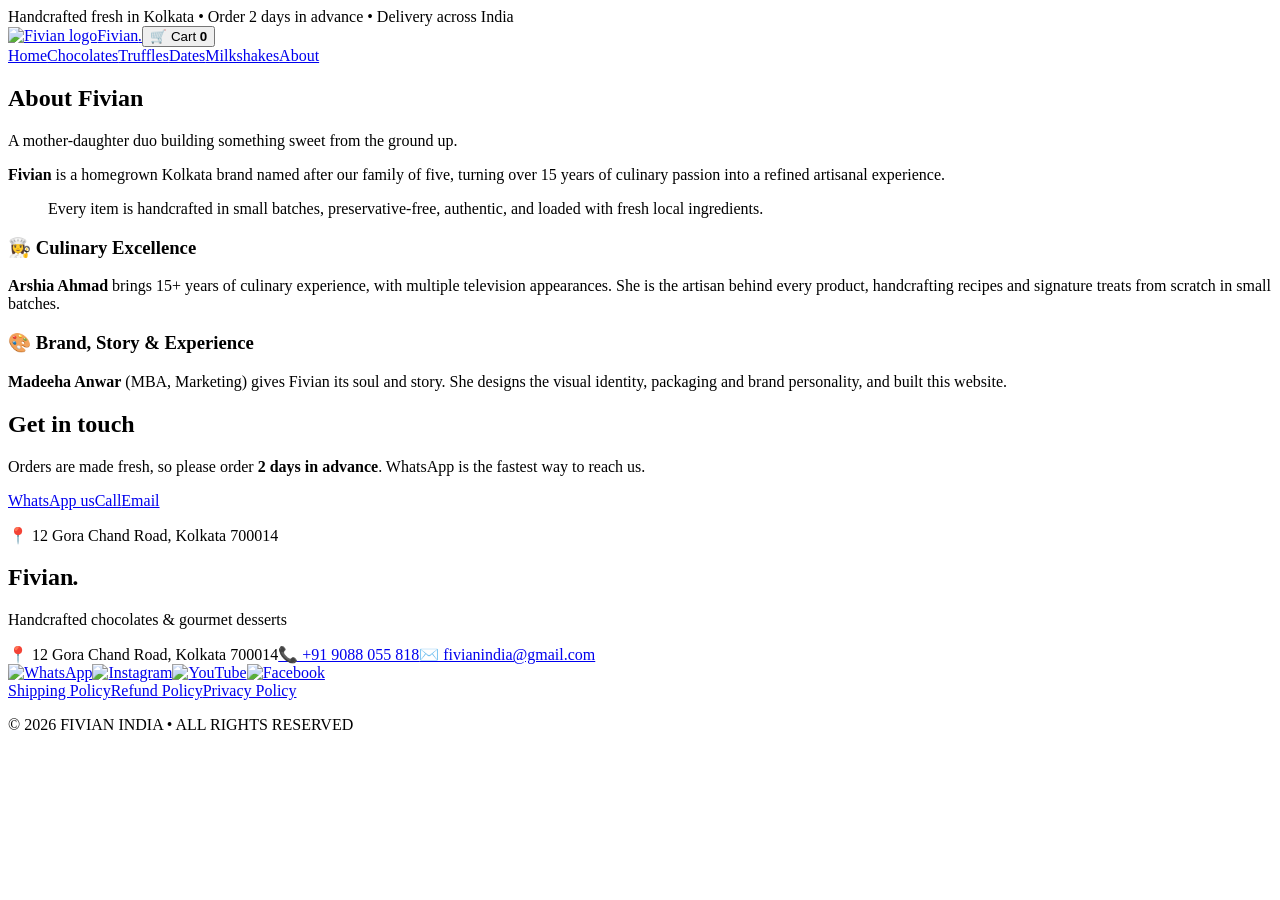
==== about/index.html @ e0cb35f1 "Add files via upload" ====
<!DOCTYPE html><html lang="en-IN"><head><meta charset="UTF-8"><meta name="viewport" content="width=device-width,initial-scale=1"><title>About Fivian | Handmade Chocolates, Kolkata</title><meta name="description" content="Meet Fivian, a mother-daughter chocolate and dessert brand from Kolkata. Small-batch, handcrafted and preservative-free. Contact us on WhatsApp."><link rel="canonical" href="https://www.fivian.in/about/"><meta name="theme-color" content="#2B1B17"><link rel="icon" href="https://lh3.googleusercontent.com/d/1jkp6vnIVF5LLFulcj7Sm7LANKjuSvuWn"><link rel="apple-touch-icon" href="https://lh3.googleusercontent.com/d/1jkp6vnIVF5LLFulcj7Sm7LANKjuSvuWn"><meta property="og:type" content="website"><meta property="og:site_name" content="Fivian"><meta property="og:title" content="About Fivian | Handmade Chocolates, Kolkata"><meta property="og:description" content="Meet Fivian, a mother-daughter chocolate and dessert brand from Kolkata. Small-batch, handcrafted and preservative-free. Contact us on WhatsApp."><meta property="og:url" content="https://www.fivian.in/about/"><meta property="og:image" content="https://lh3.googleusercontent.com/d/1XU35Wurbl1MFBwL0GKsLpQUYYwZBI6cq=w1200-h630-c"><meta name="twitter:card" content="summary_large_image"><link rel="preconnect" href="https://fonts.googleapis.com"><link rel="preconnect" href="https://fonts.gstatic.com" crossorigin><link href="https://fonts.googleapis.com/css2?family=Libre+Baskerville:ital,wght@0,400;0,700;1,400&family=Plus+Jakarta+Sans:wght@400;500;600;700;800&display=swap" rel="stylesheet"><link rel="stylesheet" href="/assets/style.css"><script>window.va=window.va||function(){(window.vaq=window.vaq||[]).push(arguments)}</script><script defer src="/_vercel/insights/script.js"></script></head><body>
<div class="top">Handcrafted fresh in Kolkata &bull; Order 2 days in advance &bull; Delivery across India</div>
<header><div class="hd"><a class="logo" href="/"><img src="https://lh3.googleusercontent.com/d/1jkp6vnIVF5LLFulcj7Sm7LANKjuSvuWn" alt="Fivian logo"><span>Fivian<i>.</i></span></a><button id="cartBtn" class="cartbtn" aria-label="Open cart">&#128722; Cart <b id="cnt">0</b></button><nav><a href="/">Home</a><a href="/chocolates/">Chocolates</a><a href="/truffles/">Truffles</a><a href="/dates/">Dates</a><a href="/milkshakes/">Milkshakes</a><a href="/about/" class="on">About</a></nav></div></header>
<main><section class="ph1"><h1>About <span>Fivian</span></h1><p>A mother-daughter duo building something sweet from the ground up.</p></section><div class="wrap narrow"><div class="story"><p><b>Fivian</b> is a homegrown Kolkata brand named after our family of five, turning over 15 years of culinary passion into a refined artisanal experience.</p><blockquote>Every item is handcrafted in small batches, preservative-free, authentic, and loaded with fresh local ingredients.</blockquote><h3>&#128105;&#8205;&#127859; Culinary Excellence</h3><p><b>Arshia Ahmad</b> brings 15+ years of culinary experience, with multiple television appearances. She is the artisan behind every product, handcrafting recipes and signature treats from scratch in small batches.</p><h3>&#127912; Brand, Story &amp; Experience</h3><p><b>Madeeha Anwar</b> (MBA, Marketing) gives Fivian its soul and story. She designs the visual identity, packaging and brand personality, and built this website.</p></div><div class="story"><h2 class="st" style="text-align:left">Get in touch</h2><p>Orders are made fresh, so please order <b>2 days in advance</b>. WhatsApp is the fastest way to reach us.</p><div class="bt" style="justify-content:flex-start"><a class="btn wab" href="https://wa.me/919088055818" target="_blank" rel="noopener">WhatsApp us</a><a class="btn alt" href="tel:+919088055818">Call</a><a class="btn alt" href="mailto:fivianindia@gmail.com">Email</a></div><p class="nt">&#128205; 12 Gora Chand Road, Kolkata 700014</p></div></div></main>
<footer><div class="fw"><h2>Fivian<i>.</i></h2><p class="tg">Handcrafted chocolates &amp; gourmet desserts</p><div class="ct"><span>&#128205; 12 Gora Chand Road, Kolkata 700014</span><a href="tel:+919088055818">&#128222; +91 9088 055 818</a><a href="mailto:fivianindia@gmail.com">&#9993;&#65039; fivianindia@gmail.com</a></div><div class="soc"><a href="https://wa.me/919088055818" target="_blank" rel="noopener" aria-label="WhatsApp"><img src="https://lh3.googleusercontent.com/d/1qmtByzzVWRH8GbYRvboxbqQ7vVMvugTY" alt="WhatsApp" loading="lazy"></a><a href="https://instagram.com/fivian.in" target="_blank" rel="noopener" aria-label="Instagram"><img src="https://lh3.googleusercontent.com/d/1d_lH4q3EBbucuoTOtA_E6VzIAe_hHBWb" alt="Instagram" loading="lazy"></a><a href="https://youtube.com/@fivianindia" target="_blank" rel="noopener" aria-label="YouTube"><img src="https://lh3.googleusercontent.com/d/13DdNGoSKsdvMd4LQwX6I0Qjc8BJVBB59" alt="YouTube" loading="lazy"></a><a href="https://facebook.com/fivian.in" target="_blank" rel="noopener" aria-label="Facebook"><img src="https://lh3.googleusercontent.com/d/1caAi5AIPIrPCiyMPqOJiXw_csihy4YNt" alt="Facebook" loading="lazy"></a></div><div class="pl"><a href="#" data-policy="shipping">Shipping Policy</a><a href="#" data-policy="refund">Refund Policy</a><a href="#" data-policy="privacy">Privacy Policy</a></div><p class="cp">&copy; 2026 FIVIAN INDIA &bull; ALL RIGHTS RESERVED</p></div></footer>
<div class="ov" id="cartM" hidden><div class="bx"><div class="bh"><h3>Your Cart</h3><button class="x" data-close>&times;</button></div><div id="items"></div><div class="tot"><span>Estimated total</span><b id="tot">&#8377;0</b></div><p class="nt">Delivery charges are confirmed on WhatsApp.</p><button class="wa" id="send">Order via WhatsApp &#128242;</button><button class="lnk" id="clear">Clear cart</button></div></div>
<div class="ov" id="polM" hidden><div class="bx"><div class="bh"><span></span><button class="x" data-close>&times;</button></div><section id="pol-shipping" hidden><h3>Shipping Policy</h3><p>Every Fivian order is handcrafted fresh in small batches, so please <b>order at least 2 days in advance</b>.</p><p>We deliver locally in Kolkata and ship across India. Delivery charges depend on your location and are confirmed on WhatsApp before you pay. Chocolates can melt in hot weather, so we pack with care and may suggest a faster courier for far-away orders.</p></section><section id="pol-refund" hidden><h3>Refund Policy</h3><p>Because our products are fresh, handmade food items, we cannot accept returns.</p><p>If your order arrives damaged or is not what you ordered, message us on WhatsApp within 24 hours with photos and we will make it right with a replacement or refund.</p><p>Orders can be changed or cancelled on WhatsApp before we start preparing them.</p></section><section id="pol-privacy" hidden><h3>Privacy Policy</h3><p>We only collect what we need to deliver your order: your name, phone number and delivery address, shared with us on WhatsApp.</p><p>Your cart is stored only in your own browser. We never sell your information. To have your details deleted, message us on WhatsApp.</p></section></div></div>
<button class="sticky" id="stk" hidden></button><script src="/assets/site.js"></script></body></html>
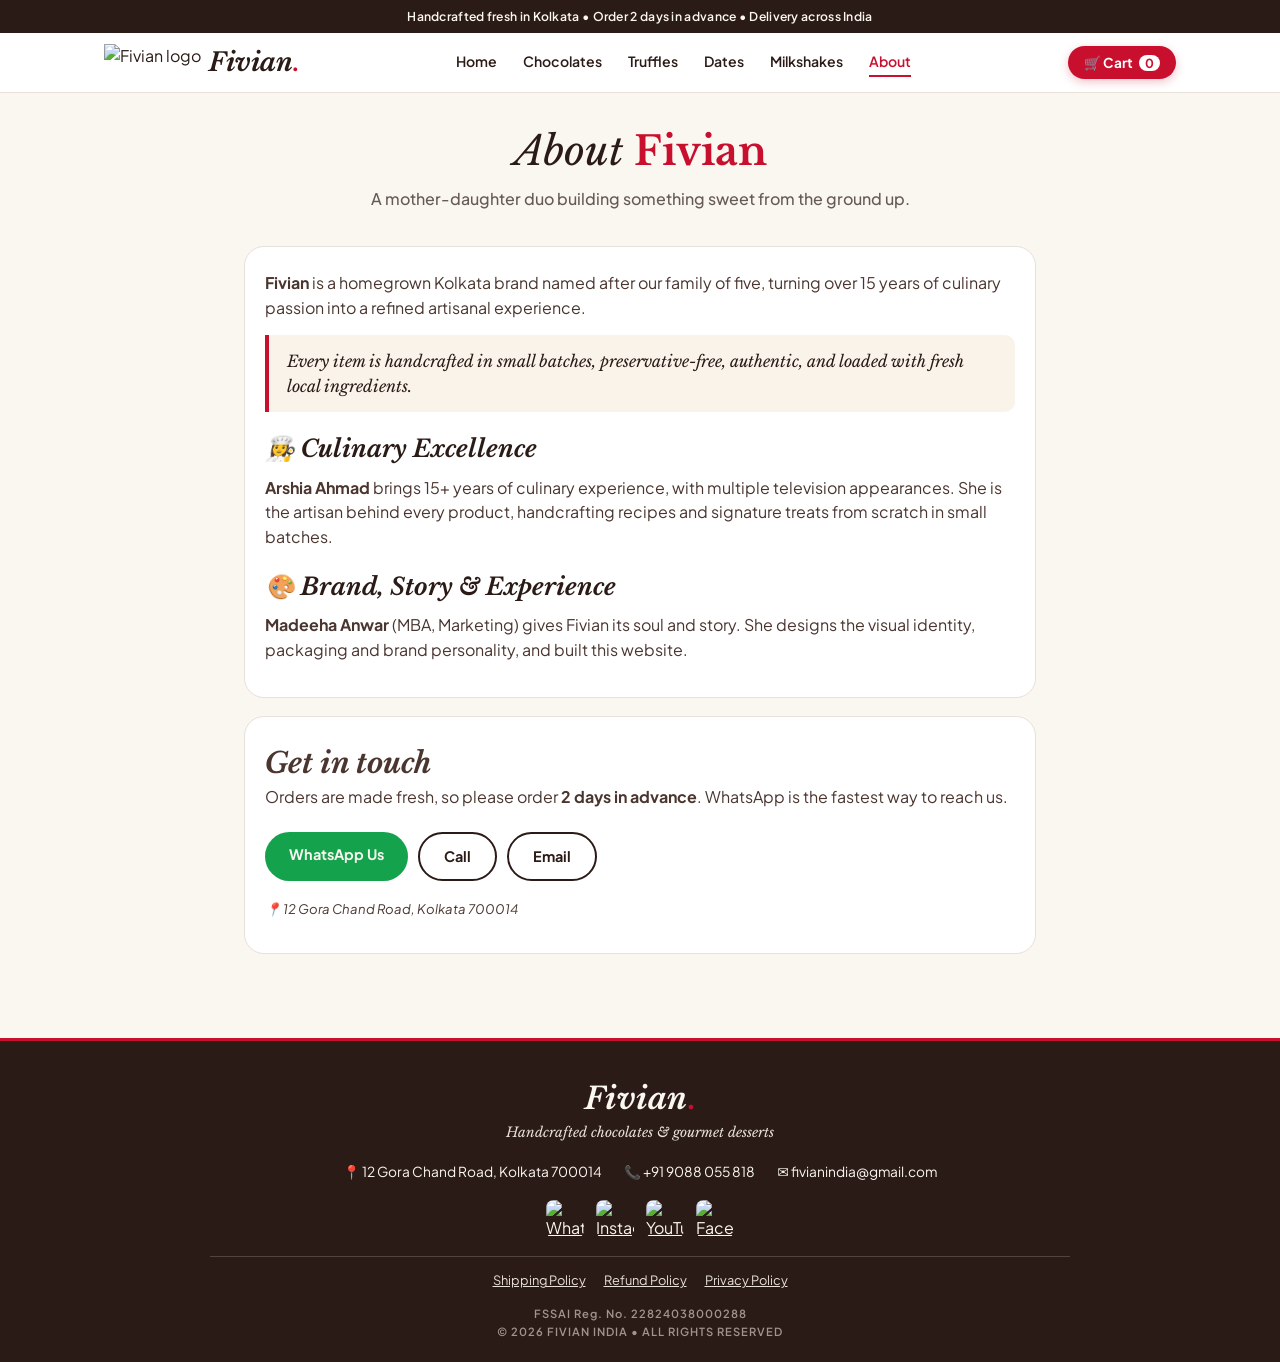
==== commit 1bad3d97: "Add files via upload" ====
--- a/about/index.html
+++ b/about/index.html
@@ -1,8 +1,8 @@
 <!DOCTYPE html><html lang="en-IN"><head><meta charset="UTF-8"><meta name="viewport" content="width=device-width,initial-scale=1"><title>About Fivian | Handmade Chocolates, Kolkata</title><meta name="description" content="Meet Fivian, a mother-daughter chocolate and dessert brand from Kolkata. Small-batch, handcrafted and preservative-free. Contact us on WhatsApp."><link rel="canonical" href="https://www.fivian.in/about/"><meta name="theme-color" content="#2B1B17"><link rel="icon" href="https://lh3.googleusercontent.com/d/1jkp6vnIVF5LLFulcj7Sm7LANKjuSvuWn"><link rel="apple-touch-icon" href="https://lh3.googleusercontent.com/d/1jkp6vnIVF5LLFulcj7Sm7LANKjuSvuWn"><meta property="og:type" content="website"><meta property="og:site_name" content="Fivian"><meta property="og:title" content="About Fivian | Handmade Chocolates, Kolkata"><meta property="og:description" content="Meet Fivian, a mother-daughter chocolate and dessert brand from Kolkata. Small-batch, handcrafted and preservative-free. Contact us on WhatsApp."><meta property="og:url" content="https://www.fivian.in/about/"><meta property="og:image" content="https://lh3.googleusercontent.com/d/1XU35Wurbl1MFBwL0GKsLpQUYYwZBI6cq=w1200-h630-c"><meta name="twitter:card" content="summary_large_image"><link rel="preconnect" href="https://fonts.googleapis.com"><link rel="preconnect" href="https://fonts.gstatic.com" crossorigin><link href="https://fonts.googleapis.com/css2?family=Libre+Baskerville:ital,wght@0,400;0,700;1,400&family=Plus+Jakarta+Sans:wght@400;500;600;700;800&display=swap" rel="stylesheet"><link rel="stylesheet" href="/assets/style.css"><script>window.va=window.va||function(){(window.vaq=window.vaq||[]).push(arguments)}</script><script defer src="/_vercel/insights/script.js"></script></head><body>
 <div class="top">Handcrafted fresh in Kolkata &bull; Order 2 days in advance &bull; Delivery across India</div>
 <header><div class="hd"><a class="logo" href="/"><img src="https://lh3.googleusercontent.com/d/1jkp6vnIVF5LLFulcj7Sm7LANKjuSvuWn" alt="Fivian logo"><span>Fivian<i>.</i></span></a><button id="cartBtn" class="cartbtn" aria-label="Open cart">&#128722; Cart <b id="cnt">0</b></button><nav><a href="/">Home</a><a href="/chocolates/">Chocolates</a><a href="/truffles/">Truffles</a><a href="/dates/">Dates</a><a href="/milkshakes/">Milkshakes</a><a href="/about/" class="on">About</a></nav></div></header>
-<main><section class="ph1"><h1>About <span>Fivian</span></h1><p>A mother-daughter duo building something sweet from the ground up.</p></section><div class="wrap narrow"><div class="story"><p><b>Fivian</b> is a homegrown Kolkata brand named after our family of five, turning over 15 years of culinary passion into a refined artisanal experience.</p><blockquote>Every item is handcrafted in small batches, preservative-free, authentic, and loaded with fresh local ingredients.</blockquote><h3>&#128105;&#8205;&#127859; Culinary Excellence</h3><p><b>Arshia Ahmad</b> brings 15+ years of culinary experience, with multiple television appearances. She is the artisan behind every product, handcrafting recipes and signature treats from scratch in small batches.</p><h3>&#127912; Brand, Story &amp; Experience</h3><p><b>Madeeha Anwar</b> (MBA, Marketing) gives Fivian its soul and story. She designs the visual identity, packaging and brand personality, and built this website.</p></div><div class="story"><h2 class="st" style="text-align:left">Get in touch</h2><p>Orders are made fresh, so please order <b>2 days in advance</b>. WhatsApp is the fastest way to reach us.</p><div class="bt" style="justify-content:flex-start"><a class="btn wab" href="https://wa.me/919088055818" target="_blank" rel="noopener">WhatsApp us</a><a class="btn alt" href="tel:+919088055818">Call</a><a class="btn alt" href="mailto:fivianindia@gmail.com">Email</a></div><p class="nt">&#128205; 12 Gora Chand Road, Kolkata 700014</p></div></div></main>
-<footer><div class="fw"><h2>Fivian<i>.</i></h2><p class="tg">Handcrafted chocolates &amp; gourmet desserts</p><div class="ct"><span>&#128205; 12 Gora Chand Road, Kolkata 700014</span><a href="tel:+919088055818">&#128222; +91 9088 055 818</a><a href="mailto:fivianindia@gmail.com">&#9993;&#65039; fivianindia@gmail.com</a></div><div class="soc"><a href="https://wa.me/919088055818" target="_blank" rel="noopener" aria-label="WhatsApp"><img src="https://lh3.googleusercontent.com/d/1qmtByzzVWRH8GbYRvboxbqQ7vVMvugTY" alt="WhatsApp" loading="lazy"></a><a href="https://instagram.com/fivian.in" target="_blank" rel="noopener" aria-label="Instagram"><img src="https://lh3.googleusercontent.com/d/1d_lH4q3EBbucuoTOtA_E6VzIAe_hHBWb" alt="Instagram" loading="lazy"></a><a href="https://youtube.com/@fivianindia" target="_blank" rel="noopener" aria-label="YouTube"><img src="https://lh3.googleusercontent.com/d/13DdNGoSKsdvMd4LQwX6I0Qjc8BJVBB59" alt="YouTube" loading="lazy"></a><a href="https://facebook.com/fivian.in" target="_blank" rel="noopener" aria-label="Facebook"><img src="https://lh3.googleusercontent.com/d/1caAi5AIPIrPCiyMPqOJiXw_csihy4YNt" alt="Facebook" loading="lazy"></a></div><div class="pl"><a href="#" data-policy="shipping">Shipping Policy</a><a href="#" data-policy="refund">Refund Policy</a><a href="#" data-policy="privacy">Privacy Policy</a></div><p class="cp">&copy; 2026 FIVIAN INDIA &bull; ALL RIGHTS RESERVED</p></div></footer>
-<div class="ov" id="cartM" hidden><div class="bx"><div class="bh"><h3>Your Cart</h3><button class="x" data-close>&times;</button></div><div id="items"></div><div class="tot"><span>Estimated total</span><b id="tot">&#8377;0</b></div><p class="nt">Delivery charges are confirmed on WhatsApp.</p><button class="wa" id="send">Order via WhatsApp &#128242;</button><button class="lnk" id="clear">Clear cart</button></div></div>
+<main><section class="ph1"><h1>About <span>Fivian</span></h1><p>A mother-daughter duo building something sweet from the ground up.</p></section><div class="wrap narrow"><div class="story"><p><b>Fivian</b> is a homegrown Kolkata brand named after our family of five, turning over 15 years of culinary passion into a refined artisanal experience.</p><blockquote>Every item is handcrafted in small batches, preservative-free, authentic, and loaded with fresh local ingredients.</blockquote><h3>&#128105;&#8205;&#127859; Culinary Excellence</h3><p><b>Arshia Ahmad</b> brings 15+ years of culinary experience, with multiple television appearances. She is the artisan behind every product, handcrafting recipes and signature treats from scratch in small batches.</p><h3>&#127912; Brand, Story &amp; Experience</h3><p><b>Madeeha Anwar</b> (MBA, Marketing) gives Fivian its soul and story. She designs the visual identity, packaging and brand personality, and built this website.</p></div><div class="story"><h2 class="st" style="text-align:left">Get in touch</h2><p>Orders are made fresh, so please order <b>2 days in advance</b>. WhatsApp is the fastest way to reach us.</p><div class="bt" style="justify-content:flex-start"><a class="btn wab" href="https://wa.me/919088055818" target="_blank" rel="noopener">WhatsApp Us</a><a class="btn alt" href="tel:+919088055818">Call</a><a class="btn alt" href="mailto:fivianindia@gmail.com">Email</a></div><p class="nt">&#128205; 12 Gora Chand Road, Kolkata 700014</p></div></div></main>
+<footer><div class="fw"><h2>Fivian<i>.</i></h2><p class="tg">Handcrafted chocolates &amp; gourmet desserts</p><div class="ct"><span>&#128205; 12 Gora Chand Road, Kolkata 700014</span><a href="tel:+919088055818">&#128222; +91 9088 055 818</a><a href="mailto:fivianindia@gmail.com">&#9993;&#65039; fivianindia@gmail.com</a></div><div class="soc"><a href="https://wa.me/919088055818" target="_blank" rel="noopener" aria-label="WhatsApp"><img src="https://lh3.googleusercontent.com/d/1qmtByzzVWRH8GbYRvboxbqQ7vVMvugTY" alt="WhatsApp" loading="lazy"></a><a href="https://instagram.com/fivian.in" target="_blank" rel="noopener" aria-label="Instagram"><img src="https://lh3.googleusercontent.com/d/1d_lH4q3EBbucuoTOtA_E6VzIAe_hHBWb" alt="Instagram" loading="lazy"></a><a href="https://youtube.com/@fivianindia" target="_blank" rel="noopener" aria-label="YouTube"><img src="https://lh3.googleusercontent.com/d/13DdNGoSKsdvMd4LQwX6I0Qjc8BJVBB59" alt="YouTube" loading="lazy"></a><a href="https://facebook.com/fivian.in" target="_blank" rel="noopener" aria-label="Facebook"><img src="https://lh3.googleusercontent.com/d/1caAi5AIPIrPCiyMPqOJiXw_csihy4YNt" alt="Facebook" loading="lazy"></a></div><div class="pl"><a href="#" data-policy="shipping">Shipping Policy</a><a href="#" data-policy="refund">Refund Policy</a><a href="#" data-policy="privacy">Privacy Policy</a></div><p class="cp">FSSAI Reg. No. 22824038000288</p><p class="cp">&copy; 2026 FIVIAN INDIA &bull; ALL RIGHTS RESERVED</p></div></footer>
+<div class="ov" id="cartM" hidden><div class="bx"><div class="bh"><h3>Your Cart</h3><button class="x" data-close>&times;</button></div><div id="items"></div><div class="tot"><span>Estimated total</span><b id="tot">&#8377;0</b></div><p class="nt">Delivery charges are confirmed on WhatsApp.</p><div class="fm"><label>Name<input id="fn" autocomplete="name"></label><label>Phone / WhatsApp<input id="fp" type="tel" inputmode="tel" autocomplete="tel"></label><label>Delivery address &amp; pincode<textarea id="fa" rows="3" autocomplete="street-address"></textarea></label><label>Date needed (2 days notice)<input id="fd" type="date"></label></div><p class="er" id="er" hidden></p><button class="wa" id="send">Place Order on WhatsApp</button><button class="lnk" id="clear">Clear Cart</button></div></div>
 <div class="ov" id="polM" hidden><div class="bx"><div class="bh"><span></span><button class="x" data-close>&times;</button></div><section id="pol-shipping" hidden><h3>Shipping Policy</h3><p>Every Fivian order is handcrafted fresh in small batches, so please <b>order at least 2 days in advance</b>.</p><p>We deliver locally in Kolkata and ship across India. Delivery charges depend on your location and are confirmed on WhatsApp before you pay. Chocolates can melt in hot weather, so we pack with care and may suggest a faster courier for far-away orders.</p></section><section id="pol-refund" hidden><h3>Refund Policy</h3><p>Because our products are fresh, handmade food items, we cannot accept returns.</p><p>If your order arrives damaged or is not what you ordered, message us on WhatsApp within 24 hours with photos and we will make it right with a replacement or refund.</p><p>Orders can be changed or cancelled on WhatsApp before we start preparing them.</p></section><section id="pol-privacy" hidden><h3>Privacy Policy</h3><p>We only collect what we need to deliver your order: your name, phone number and delivery address, shared with us on WhatsApp.</p><p>Your cart is stored only in your own browser. We never sell your information. To have your details deleted, message us on WhatsApp.</p></section></div></div>
 <button class="sticky" id="stk" hidden></button><script src="/assets/site.js"></script></body></html>
--- a/assets/style.css
+++ b/assets/style.css
@@ -0,0 +1,64 @@
+:root{--cream:#FAF6F0;--card:#fff;--red:#C8102E;--dk:#2B1B17;--mid:#4A352F;--mut:#665A55;--ln:#E8E1D9;--sf:'Libre Baskerville',Georgia,serif;--sn:'Plus Jakarta Sans',system-ui,-apple-system,'Segoe UI',Roboto,sans-serif}
+*{box-sizing:border-box;margin:0;padding:0}html{scroll-behavior:smooth}
+body{background:var(--cream);color:var(--dk);font-family:var(--sn);line-height:1.55;-webkit-text-size-adjust:100%}
+img{max-width:100%;display:block}a{color:inherit}
+.top{background:var(--dk);color:var(--cream);text-align:center;padding:7px 12px;font-size:.76rem;font-weight:600;letter-spacing:.3px}
+header{background:rgba(255,255,255,.96);backdrop-filter:blur(8px);border-bottom:1px solid var(--ln);position:sticky;top:0;z-index:50}
+.hd{max-width:1100px;margin:0 auto;padding:10px 14px;display:flex;flex-wrap:wrap;align-items:center;justify-content:space-between;gap:6px 12px}
+.logo{display:flex;align-items:center;gap:8px;text-decoration:none}.logo img{height:38px;width:auto}
+.logo span{font-family:var(--sf);font-style:italic;font-weight:700;font-size:1.6rem;letter-spacing:-.5px}.logo i{color:var(--red);font-style:normal}
+.cartbtn{background:var(--red);color:#fff;border:0;border-radius:30px;padding:8px 16px;font:700 .85rem var(--sn);cursor:pointer;display:flex;gap:6px;align-items:center;box-shadow:0 3px 10px rgba(200,16,46,.25)}
+.cartbtn b{background:#fff;color:var(--red);border-radius:20px;min-width:20px;padding:0 6px;font-size:.78rem;text-align:center}
+nav{order:3;width:100%;display:flex;gap:18px;overflow-x:auto;white-space:nowrap;border-top:1px solid #F3EDE4;padding-top:8px;scrollbar-width:none}nav::-webkit-scrollbar{display:none}
+nav a{text-decoration:none;font-weight:600;font-size:.88rem;padding:2px 0;border-bottom:2px solid transparent;color:var(--dk)}nav a:hover,nav a.on{color:var(--red);border-color:var(--red)}
+@media(min-width:800px){nav{order:2;width:auto;border:0;padding:0;gap:26px}.cartbtn{order:3}}
+.hero{text-align:center;padding:48px 18px 34px;background:radial-gradient(ellipse at top,#FFF 0,#FAF6F0 70%)}
+.hero h1,.ph1 h1{font-family:var(--sf);font-style:italic;font-weight:400;font-size:2.1rem;line-height:1.2;max-width:820px;margin:0 auto 12px}
+.hero h1 span,.ph1 h1 span{color:var(--red);font-style:normal;font-weight:700}
+.hero p,.ph1 p{color:var(--mut);font-weight:500;max-width:620px;margin:0 auto}
+.ph1{text-align:center;padding:34px 18px 8px}.ph1 h1{font-size:1.9rem}
+@media(min-width:800px){.hero h1{font-size:3.1rem}.ph1 h1{font-size:2.5rem}.hero p{font-size:1.1rem}}
+.bt{display:flex;gap:10px;justify-content:center;flex-wrap:wrap;margin-top:22px}
+.btn{display:inline-block;background:var(--dk);color:var(--cream);text-decoration:none;padding:11px 24px;border-radius:30px;font-weight:700;font-size:.9rem;transition:.2s}.btn:hover{background:var(--red)}
+.btn.alt{background:transparent;color:var(--dk);border:2px solid var(--dk)}.btn.alt:hover{background:var(--dk);color:var(--cream)}.btn.wab{background:#15A24D}
+.trust{max-width:1100px;margin:0 auto;padding:6px 14px 10px;display:grid;grid-template-columns:repeat(2,1fr);gap:10px}@media(min-width:800px){.trust{grid-template-columns:repeat(4,1fr)}}
+.trust div{background:var(--card);border:1px solid var(--ln);border-radius:14px;padding:12px 14px;text-align:center}.trust b{display:block;font-size:.92rem}.trust span{font-size:.8rem;color:var(--mut)}
+.wrap{max-width:1100px;margin:0 auto;padding:26px 14px}.narrow{max-width:820px}
+.st{font-family:var(--sf);font-style:italic;font-size:1.8rem;text-align:center}.ss{text-align:center;color:var(--mut);margin-bottom:20px;font-size:.92rem}
+.gt{font-family:var(--sf);font-style:italic;font-size:1.5rem;margin:30px 0 14px;padding-bottom:6px;border-bottom:2px solid var(--ln)}.gt:first-child{margin-top:6px}
+.bs{background:var(--card);border:1px solid var(--ln);border-radius:20px;padding:18px;display:grid;gap:22px;align-items:center;box-shadow:0 6px 24px rgba(43,27,23,.05)}
+@media(min-width:800px){.bs{grid-template-columns:1.1fr .9fr;padding:24px}}
+.bs img{border-radius:12px;width:100%;aspect-ratio:1.414/1;object-fit:cover}.bs h3,.story h3{font-family:var(--sf);font-style:italic;font-size:1.5rem;margin:6px 0 8px}.bs p{color:var(--mut);margin-bottom:10px;font-size:.92rem}
+.badge{background:var(--red);color:#fff;font-size:.68rem;font-weight:800;padding:4px 11px;border-radius:20px;text-transform:uppercase;letter-spacing:1px}
+.nt{font-size:.82rem;font-style:italic;color:var(--mid)}.bs .nt{border-left:3px solid var(--red);padding-left:10px;margin-bottom:16px}
+.cg{display:grid;grid-template-columns:repeat(auto-fit,minmax(220px,1fr));gap:16px}
+.cc{background:var(--card);border:1px solid var(--ln);border-radius:18px;overflow:hidden;text-decoration:none;transition:.25s}.cc:hover{transform:translateY(-4px);box-shadow:0 14px 28px rgba(43,27,23,.12);border-color:var(--dk)}
+.cc div{aspect-ratio:1.414/1;overflow:hidden}.cc img{width:100%;height:100%;object-fit:cover;transition:.4s}.cc:hover img{transform:scale(1.05)}.cc span{display:block;padding:13px;text-align:center;font-weight:800;font-size:.96rem}
+.tw{background:#FFFDF9;border:2px solid #E5C392;border-radius:20px;padding:24px 18px;text-align:center;display:flex;flex-direction:column;align-items:center;gap:10px}.tw img{max-width:220px}.tw p{max-width:600px;color:var(--mid);font-size:.92rem}.eb{text-transform:uppercase;letter-spacing:1.5px;font-size:.72rem;font-weight:800;color:#A33A2B}
+.grid{display:grid;grid-template-columns:repeat(auto-fill,minmax(250px,1fr));gap:18px}
+.card{background:var(--card);border:1px solid var(--ln);border-radius:18px;overflow:hidden;display:flex;flex-direction:column;transition:.25s}.card:hover{transform:translateY(-3px);box-shadow:0 12px 26px rgba(43,27,23,.1)}
+.ph{position:relative;aspect-ratio:1.2/1;background:#F3EDE4;overflow:hidden}.ph img{position:absolute;inset:0;width:100%;height:100%;object-fit:cover;opacity:0;transition:opacity .35s}.ph img.on{opacity:1}
+.tag{position:absolute;top:10px;left:10px;background:var(--red);color:#fff;font-size:.72rem;font-weight:800;padding:3px 10px;border-radius:20px}
+.bd{padding:14px;display:flex;flex-direction:column;gap:8px;flex:1}.bd h3{font-family:var(--sf);font-size:1.02rem;line-height:1.3}.bd p{font-size:.85rem;color:var(--mut);flex:1}
+.sz{display:flex;gap:6px}.sz button{flex:1;border:1.5px solid var(--ln);background:#fff;border-radius:10px;padding:6px;font:700 .8rem var(--sn);cursor:pointer}.sz button.on{border-color:var(--dk);background:var(--dk);color:#fff}
+.ft{display:flex;align-items:center;justify-content:space-between;gap:8px;margin-top:4px}.pr{font-weight:800;font-size:1.1rem}.pr del{color:var(--mut);font-weight:500;font-size:.82rem;margin-right:5px}.pr small{display:block;font-size:.72rem;font-weight:500;color:var(--mut)}
+.add{background:var(--dk);color:#fff;border:0;border-radius:10px;padding:9px 18px;font:700 .85rem var(--sn);cursor:pointer;transition:.2s}.add:hover{background:var(--red)}
+.q{display:flex;align-items:center;background:var(--cream);border:1.5px solid var(--ln);border-radius:10px;overflow:hidden}.q button{background:none;border:0;width:34px;height:34px;font-size:1.1rem;font-weight:700;cursor:pointer}.q button:hover{background:var(--ln)}.q span{min-width:26px;text-align:center;font-weight:800}
+.story{background:var(--card);border:1px solid var(--ln);border-radius:20px;padding:24px 20px;margin-bottom:18px;color:var(--mid)}.story p{margin-bottom:10px}.story h3{margin-top:18px;color:var(--dk)}
+blockquote{background:#FAF3EA;border-left:4px solid var(--red);padding:14px 18px;border-radius:0 10px 10px 0;margin:14px 0;font-family:var(--sf);font-style:italic;color:var(--dk)}
+footer{background:var(--dk);color:var(--cream);margin-top:40px;border-top:3px solid var(--red);padding:34px 16px 22px;text-align:center}
+.fw{max-width:860px;margin:0 auto}footer h2{font-family:var(--sf);font-style:italic;font-size:1.9rem}footer h2 i{color:var(--red);font-style:normal}.tg{font-family:var(--sf);font-style:italic;color:var(--ln);font-size:.85rem;margin-bottom:18px}
+.ct{display:flex;flex-direction:column;gap:6px;font-size:.86rem;margin-bottom:18px}.ct a{text-decoration:none}@media(min-width:800px){.ct{flex-direction:row;justify-content:center;gap:22px}}
+.soc{display:flex;gap:12px;justify-content:center;margin-bottom:18px}.soc img{width:38px;height:38px;border-radius:20%;object-fit:cover;transition:.2s}.soc a:hover img{transform:translateY(-3px)}
+.pl{display:flex;gap:6px 18px;justify-content:center;flex-wrap:wrap;font-size:.8rem;margin-bottom:14px;border-top:1px solid rgba(232,225,217,.2);padding-top:14px}.pl a{color:var(--ln)}
+.cp{font-size:.7rem;letter-spacing:1px;font-weight:600;color:#A0948D}
+.ov{position:fixed;inset:0;background:rgba(0,0,0,.55);z-index:200;display:flex;align-items:center;justify-content:center;padding:14px}.ov[hidden]{display:none}
+.bx{background:#fff;border-radius:20px;padding:20px;width:100%;max-width:440px;max-height:88vh;overflow:auto;box-shadow:0 14px 40px rgba(0,0,0,.25)}.bx p{font-size:.9rem;color:var(--mid);margin-bottom:10px}
+.bh{display:flex;justify-content:space-between;align-items:center;margin-bottom:10px}.bh h3,.bx h3{font-family:var(--sf);font-style:italic}.x{background:none;border:0;font-size:1.6rem;cursor:pointer;line-height:1}
+.it{display:flex;justify-content:space-between;align-items:center;gap:10px;padding:10px 0;border-bottom:1px solid var(--ln);font-size:.88rem}.it small{display:block;color:var(--mut)}.it .q button{width:30px;height:30px}.emp{color:var(--mut);padding:14px 0}
+.tot{display:flex;justify-content:space-between;font-size:1.05rem;padding:14px 0 4px}.bx .nt{margin-bottom:12px}
+.wa{background:#15A24D;color:#fff;border:0;width:100%;padding:13px;border-radius:12px;font:800 .95rem var(--sn);cursor:pointer}.wa:hover{opacity:.92}.lnk{background:none;border:0;width:100%;margin-top:8px;color:var(--mut);font:600 .8rem var(--sn);cursor:pointer;text-decoration:underline}
+.sticky{position:fixed;left:14px;right:14px;bottom:14px;z-index:60;background:var(--red);color:#fff;border:0;border-radius:14px;padding:14px;font:800 .95rem var(--sn);box-shadow:0 8px 24px rgba(200,16,46,.4);cursor:pointer}.sticky[hidden]{display:none}
+@media(min-width:800px){.sticky{display:none!important}}
+.bx{padding:26px 24px}.bx section h3{font-size:1.5rem;margin:0 0 14px}.bx section p{line-height:1.65;margin-bottom:14px}.bh{margin-bottom:6px}.story .nt{margin-top:18px}.trust div{padding:12px 8px}
+.fm{display:grid;gap:10px;margin:6px 0 10px}.fm label{font-size:.78rem;font-weight:700;color:var(--mid);display:grid;gap:4px}.fm input,.fm textarea{font:500 .9rem var(--sn);padding:10px 12px;border:1.5px solid var(--ln);border-radius:10px;width:100%;color:var(--dk)}.fm input:focus,.fm textarea:focus{outline:0;border-color:var(--dk)}.er{color:var(--red);font-size:.84rem;font-weight:600;margin-bottom:8px}.er[hidden]{display:none}
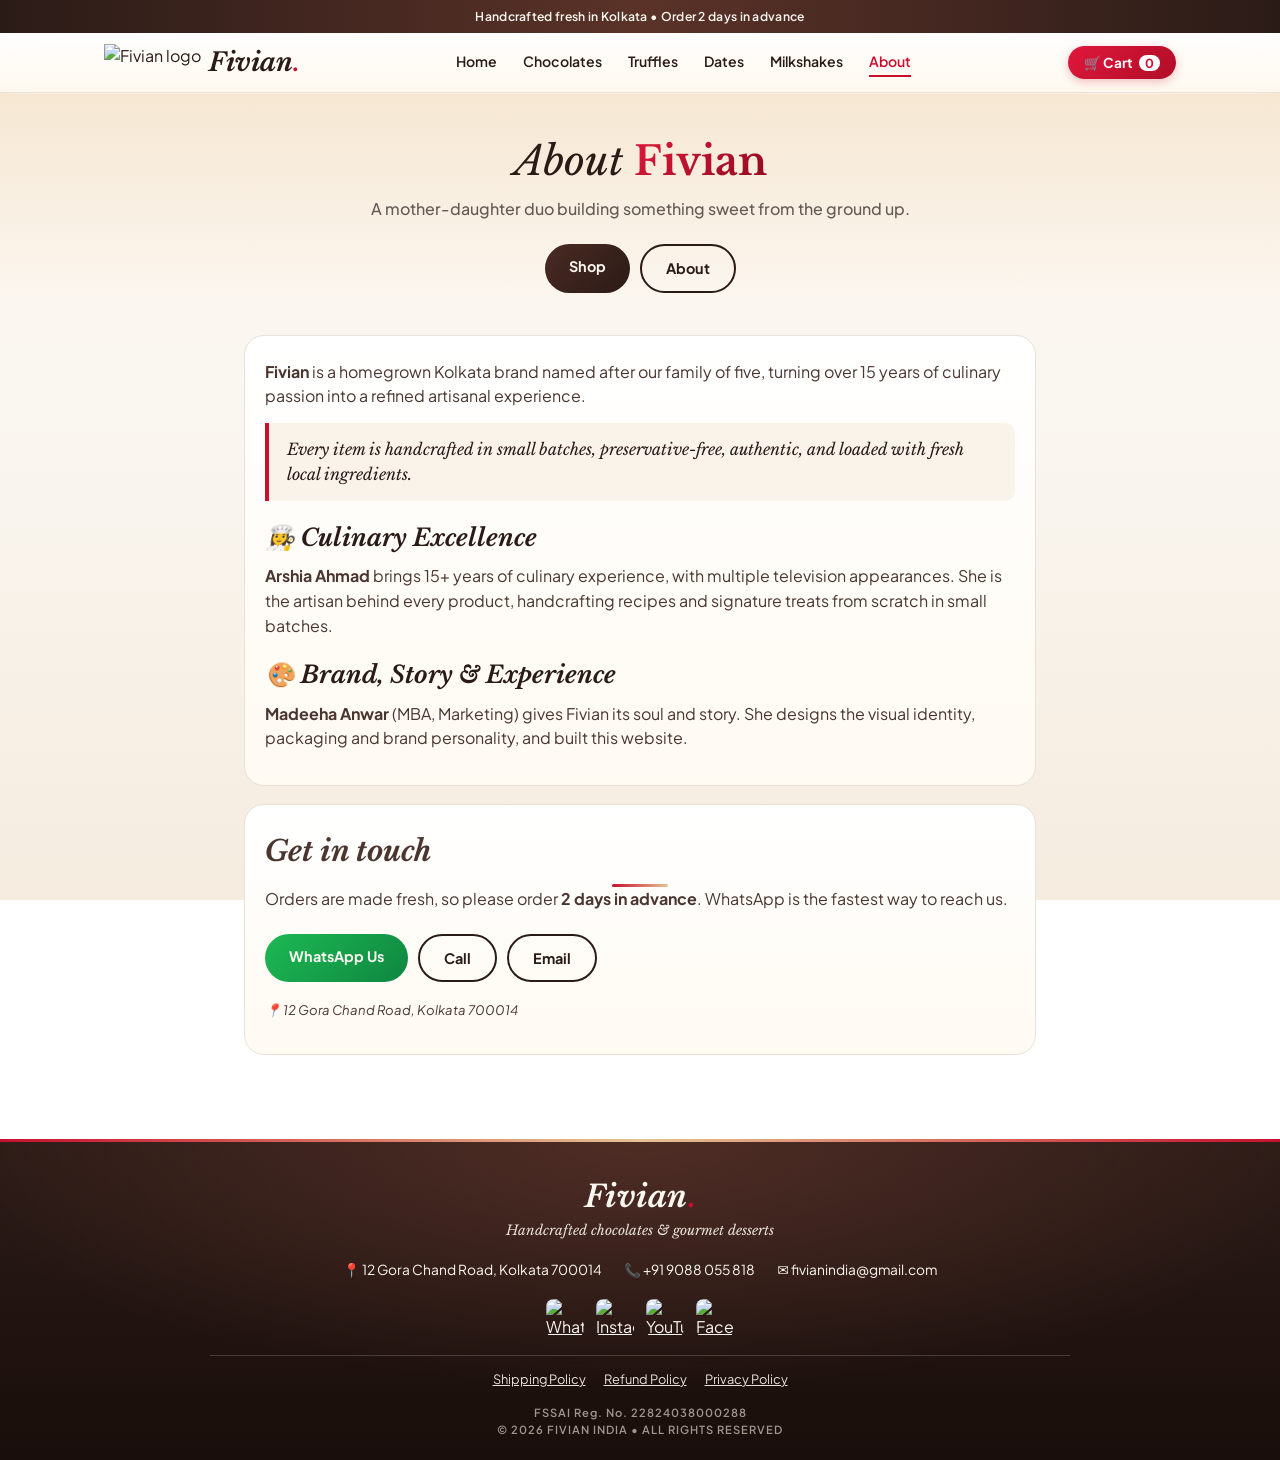
==== commit aefd0035: "Add files via upload" ====
--- a/about/index.html
+++ b/about/index.html
@@ -1,8 +1,9 @@
 <!DOCTYPE html><html lang="en-IN"><head><meta charset="UTF-8"><meta name="viewport" content="width=device-width,initial-scale=1"><title>About Fivian | Handmade Chocolates, Kolkata</title><meta name="description" content="Meet Fivian, a mother-daughter chocolate and dessert brand from Kolkata. Small-batch, handcrafted and preservative-free. Contact us on WhatsApp."><link rel="canonical" href="https://www.fivian.in/about/"><meta name="theme-color" content="#2B1B17"><link rel="icon" href="https://lh3.googleusercontent.com/d/1jkp6vnIVF5LLFulcj7Sm7LANKjuSvuWn"><link rel="apple-touch-icon" href="https://lh3.googleusercontent.com/d/1jkp6vnIVF5LLFulcj7Sm7LANKjuSvuWn"><meta property="og:type" content="website"><meta property="og:site_name" content="Fivian"><meta property="og:title" content="About Fivian | Handmade Chocolates, Kolkata"><meta property="og:description" content="Meet Fivian, a mother-daughter chocolate and dessert brand from Kolkata. Small-batch, handcrafted and preservative-free. Contact us on WhatsApp."><meta property="og:url" content="https://www.fivian.in/about/"><meta property="og:image" content="https://lh3.googleusercontent.com/d/1XU35Wurbl1MFBwL0GKsLpQUYYwZBI6cq=w1200-h630-c"><meta name="twitter:card" content="summary_large_image"><link rel="preconnect" href="https://fonts.googleapis.com"><link rel="preconnect" href="https://fonts.gstatic.com" crossorigin><link href="https://fonts.googleapis.com/css2?family=Libre+Baskerville:ital,wght@0,400;0,700;1,400&family=Plus+Jakarta+Sans:wght@400;500;600;700;800&display=swap" rel="stylesheet"><link rel="stylesheet" href="/assets/style.css"><script>window.va=window.va||function(){(window.vaq=window.vaq||[]).push(arguments)}</script><script defer src="/_vercel/insights/script.js"></script></head><body>
-<div class="top">Handcrafted fresh in Kolkata &bull; Order 2 days in advance &bull; Delivery across India</div>
+<div class="top">Handcrafted fresh in Kolkata &bull; Order 2 days in advance</div>
 <header><div class="hd"><a class="logo" href="/"><img src="https://lh3.googleusercontent.com/d/1jkp6vnIVF5LLFulcj7Sm7LANKjuSvuWn" alt="Fivian logo"><span>Fivian<i>.</i></span></a><button id="cartBtn" class="cartbtn" aria-label="Open cart">&#128722; Cart <b id="cnt">0</b></button><nav><a href="/">Home</a><a href="/chocolates/">Chocolates</a><a href="/truffles/">Truffles</a><a href="/dates/">Dates</a><a href="/milkshakes/">Milkshakes</a><a href="/about/" class="on">About</a></nav></div></header>
-<main><section class="ph1"><h1>About <span>Fivian</span></h1><p>A mother-daughter duo building something sweet from the ground up.</p></section><div class="wrap narrow"><div class="story"><p><b>Fivian</b> is a homegrown Kolkata brand named after our family of five, turning over 15 years of culinary passion into a refined artisanal experience.</p><blockquote>Every item is handcrafted in small batches, preservative-free, authentic, and loaded with fresh local ingredients.</blockquote><h3>&#128105;&#8205;&#127859; Culinary Excellence</h3><p><b>Arshia Ahmad</b> brings 15+ years of culinary experience, with multiple television appearances. She is the artisan behind every product, handcrafting recipes and signature treats from scratch in small batches.</p><h3>&#127912; Brand, Story &amp; Experience</h3><p><b>Madeeha Anwar</b> (MBA, Marketing) gives Fivian its soul and story. She designs the visual identity, packaging and brand personality, and built this website.</p></div><div class="story"><h2 class="st" style="text-align:left">Get in touch</h2><p>Orders are made fresh, so please order <b>2 days in advance</b>. WhatsApp is the fastest way to reach us.</p><div class="bt" style="justify-content:flex-start"><a class="btn wab" href="https://wa.me/919088055818" target="_blank" rel="noopener">WhatsApp Us</a><a class="btn alt" href="tel:+919088055818">Call</a><a class="btn alt" href="mailto:fivianindia@gmail.com">Email</a></div><p class="nt">&#128205; 12 Gora Chand Road, Kolkata 700014</p></div></div></main>
+<main><section class="ph1"><h1>About <span>Fivian</span></h1><p>A mother-daughter duo building something sweet from the ground up.</p><div class="bt"><a class="btn" href="/#range">Shop</a><a class="btn alt" href="/about/">About</a></div></section><div class="wrap narrow"><div class="story"><p><b>Fivian</b> is a homegrown Kolkata brand named after our family of five, turning over 15 years of culinary passion into a refined artisanal experience.</p><blockquote>Every item is handcrafted in small batches, preservative-free, authentic, and loaded with fresh local ingredients.</blockquote><h3>&#128105;&#8205;&#127859; Culinary Excellence</h3><p><b>Arshia Ahmad</b> brings 15+ years of culinary experience, with multiple television appearances. She is the artisan behind every product, handcrafting recipes and signature treats from scratch in small batches.</p><h3>&#127912; Brand, Story &amp; Experience</h3><p><b>Madeeha Anwar</b> (MBA, Marketing) gives Fivian its soul and story. She designs the visual identity, packaging and brand personality, and built this website.</p></div><div class="story"><h2 class="st" style="text-align:left">Get in touch</h2><p>Orders are made fresh, so please order <b>2 days in advance</b>. WhatsApp is the fastest way to reach us.</p><div class="bt" style="justify-content:flex-start"><a class="btn wab" href="https://wa.me/919088055818" target="_blank" rel="noopener">WhatsApp Us</a><a class="btn alt" href="tel:+919088055818">Call</a><a class="btn alt" href="mailto:fivianindia@gmail.com">Email</a></div><p class="nt">&#128205; 12 Gora Chand Road, Kolkata 700014</p></div></div></main>
 <footer><div class="fw"><h2>Fivian<i>.</i></h2><p class="tg">Handcrafted chocolates &amp; gourmet desserts</p><div class="ct"><span>&#128205; 12 Gora Chand Road, Kolkata 700014</span><a href="tel:+919088055818">&#128222; +91 9088 055 818</a><a href="mailto:fivianindia@gmail.com">&#9993;&#65039; fivianindia@gmail.com</a></div><div class="soc"><a href="https://wa.me/919088055818" target="_blank" rel="noopener" aria-label="WhatsApp"><img src="https://lh3.googleusercontent.com/d/1qmtByzzVWRH8GbYRvboxbqQ7vVMvugTY" alt="WhatsApp" loading="lazy"></a><a href="https://instagram.com/fivian.in" target="_blank" rel="noopener" aria-label="Instagram"><img src="https://lh3.googleusercontent.com/d/1d_lH4q3EBbucuoTOtA_E6VzIAe_hHBWb" alt="Instagram" loading="lazy"></a><a href="https://youtube.com/@fivianindia" target="_blank" rel="noopener" aria-label="YouTube"><img src="https://lh3.googleusercontent.com/d/13DdNGoSKsdvMd4LQwX6I0Qjc8BJVBB59" alt="YouTube" loading="lazy"></a><a href="https://facebook.com/fivian.in" target="_blank" rel="noopener" aria-label="Facebook"><img src="https://lh3.googleusercontent.com/d/1caAi5AIPIrPCiyMPqOJiXw_csihy4YNt" alt="Facebook" loading="lazy"></a></div><div class="pl"><a href="#" data-policy="shipping">Shipping Policy</a><a href="#" data-policy="refund">Refund Policy</a><a href="#" data-policy="privacy">Privacy Policy</a></div><p class="cp">FSSAI Reg. No. 22824038000288</p><p class="cp">&copy; 2026 FIVIAN INDIA &bull; ALL RIGHTS RESERVED</p></div></footer>
-<div class="ov" id="cartM" hidden><div class="bx"><div class="bh"><h3>Your Cart</h3><button class="x" data-close>&times;</button></div><div id="items"></div><div class="tot"><span>Estimated total</span><b id="tot">&#8377;0</b></div><p class="nt">Delivery charges are confirmed on WhatsApp.</p><div class="fm"><label>Name<input id="fn" autocomplete="name"></label><label>Phone / WhatsApp<input id="fp" type="tel" inputmode="tel" autocomplete="tel"></label><label>Delivery address &amp; pincode<textarea id="fa" rows="3" autocomplete="street-address"></textarea></label><label>Date needed (2 days notice)<input id="fd" type="date"></label></div><p class="er" id="er" hidden></p><button class="wa" id="send">Place Order on WhatsApp</button><button class="lnk" id="clear">Clear Cart</button></div></div>
-<div class="ov" id="polM" hidden><div class="bx"><div class="bh"><span></span><button class="x" data-close>&times;</button></div><section id="pol-shipping" hidden><h3>Shipping Policy</h3><p>Every Fivian order is handcrafted fresh in small batches, so please <b>order at least 2 days in advance</b>.</p><p>We deliver locally in Kolkata and ship across India. Delivery charges depend on your location and are confirmed on WhatsApp before you pay. Chocolates can melt in hot weather, so we pack with care and may suggest a faster courier for far-away orders.</p></section><section id="pol-refund" hidden><h3>Refund Policy</h3><p>Because our products are fresh, handmade food items, we cannot accept returns.</p><p>If your order arrives damaged or is not what you ordered, message us on WhatsApp within 24 hours with photos and we will make it right with a replacement or refund.</p><p>Orders can be changed or cancelled on WhatsApp before we start preparing them.</p></section><section id="pol-privacy" hidden><h3>Privacy Policy</h3><p>We only collect what we need to deliver your order: your name, phone number and delivery address, shared with us on WhatsApp.</p><p>Your cart is stored only in your own browser. We never sell your information. To have your details deleted, message us on WhatsApp.</p></section></div></div>
+<div class="ov" id="cartM" hidden><div class="bx"><div class="bh"><h3>Your Cart</h3><button class="x" data-close>&times;</button></div><div id="items"></div><div class="tot"><span>Estimated total</span><b id="tot">&#8377;0</b></div><p class="nt">Delivery charges are confirmed on WhatsApp.</p><div class="fm"><label>Name<input id="fn" autocomplete="name"></label><label>Phone / WhatsApp<input id="fp" type="tel" inputmode="tel" autocomplete="tel"></label><label>Delivery address &amp; pincode<textarea id="fa" rows="3" autocomplete="street-address"></textarea></label></div><p class="er" id="er" hidden></p><button class="wa" id="send">Place Order on WhatsApp</button><button class="lnk" id="clear">Clear Cart</button></div></div>
+<div class="ov" id="polM" hidden><div class="bx"><div class="bh"><span></span><button class="x" data-close>&times;</button></div><section id="pol-shipping" hidden><h3>Shipping Policy</h3><p>Every Fivian order is handcrafted fresh in small batches, so please <b>order at least 2 days in advance</b>.</p><p>We currently deliver within Kolkata. Delivery charges depend on your area and are confirmed on WhatsApp before you pay. Chocolates are sensitive to heat, so we pack with care and time every delivery to keep your order in perfect shape.</p></section><section id="pol-refund" hidden><h3>Refund Policy</h3><p>Because our products are fresh, handmade food items, we cannot accept returns.</p><p>If your order arrives damaged or is not what you ordered, message us on WhatsApp within 24 hours with photos and we will make it right with a replacement or refund.</p><p>Orders can be changed or cancelled on WhatsApp before we start preparing them.</p></section><section id="pol-privacy" hidden><h3>Privacy Policy</h3><p>We only collect what we need to deliver your order: your name, phone number and delivery address, shared with us on WhatsApp.</p><p>Your cart is stored only in your own browser. We never sell your information. To have your details deleted, message us on WhatsApp.</p></section></div></div>
+<div class="ov" id="folM" hidden><div class="bx fol"><button class="x" data-fclose aria-label="Close">&times;</button><h3>Join the Fivian Family!</h3><p>Follow us on Instagram <b>@fivian.in</b> for new flavours, behind-the-scenes and festive specials.</p><a class="btn" href="https://instagram.com/fivian.in" target="_blank" rel="noopener" data-fclose>Follow @fivian.in</a><button class="lnk" data-fclose>Maybe Later</button></div></div>
 <button class="sticky" id="stk" hidden></button><script src="/assets/site.js"></script></body></html>
--- a/assets/style.css
+++ b/assets/style.css
@@ -62,3 +62,24 @@
 @media(min-width:800px){.sticky{display:none!important}}
 .bx{padding:26px 24px}.bx section h3{font-size:1.5rem;margin:0 0 14px}.bx section p{line-height:1.65;margin-bottom:14px}.bh{margin-bottom:6px}.story .nt{margin-top:18px}.trust div{padding:12px 8px}
 .fm{display:grid;gap:10px;margin:6px 0 10px}.fm label{font-size:.78rem;font-weight:700;color:var(--mid);display:grid;gap:4px}.fm input,.fm textarea{font:500 .9rem var(--sn);padding:10px 12px;border:1.5px solid var(--ln);border-radius:10px;width:100%;color:var(--dk)}.fm input:focus,.fm textarea:focus{outline:0;border-color:var(--dk)}.er{color:var(--red);font-size:.84rem;font-weight:600;margin-bottom:8px}.er[hidden]{display:none}
+
+:root{--gold:#E5C392;--grad:linear-gradient(135deg,#E0183B,#B00D28);--choc:linear-gradient(135deg,#4A2A22,#2B1B17)}
+body{background:linear-gradient(180deg,#FFF9F1 0,#FAF6F0 45%,#F5ECDF 100%) fixed}
+.top{background:linear-gradient(90deg,#2B1B17,#5A3228 50%,#2B1B17)}
+header{background:linear-gradient(180deg,rgba(255,255,255,.86),rgba(255,248,240,.74));backdrop-filter:blur(14px) saturate(1.5);-webkit-backdrop-filter:blur(14px) saturate(1.5)}
+.cartbtn,.badge,.tag,.sticky{background:var(--grad)}.btn,.add,.sz button.on{background:var(--choc)}.btn:hover,.add:hover{background:var(--grad)}.btn.alt{background:transparent}.btn.alt:hover{background:var(--choc)}
+.wa,.btn.wab{background:linear-gradient(135deg,#1DB954,#0F8640)}.btn.wab:hover{background:linear-gradient(135deg,#25D366,#12A04C)}
+.hero{position:relative;overflow:hidden;padding:68px 18px 48px;background:radial-gradient(55% 90% at 12% 0,rgba(229,195,146,.55),transparent 62%),radial-gradient(45% 80% at 92% 8%,rgba(200,16,46,.14),transparent 62%),linear-gradient(180deg,#FFFDF9,#FAF6F0)}
+.hero h1 span,.ph1 h1 span{background:linear-gradient(135deg,#E0183B,#8E0B20);-webkit-background-clip:text;background-clip:text;color:transparent}
+.ph1{padding:44px 18px 16px;background:linear-gradient(180deg,rgba(229,195,146,.32),transparent)}
+.st::after{content:"";display:block;width:56px;height:3px;margin:10px auto 0;border-radius:3px;background:linear-gradient(90deg,var(--red),var(--gold))}.ss{margin-top:10px}
+.trust div{background:linear-gradient(145deg,#fff,#FFF4E3);border-color:#EEDFC8}
+.bs{background:linear-gradient(145deg,#fff,#FFF6E7);border-color:#EEDFC8}
+.cc{position:relative;border:0;box-shadow:0 8px 22px rgba(43,27,23,.12)}.cc div{aspect-ratio:1.15/1}
+.cc span{position:absolute;left:0;right:0;bottom:0;padding:44px 14px 14px;color:#fff;font-family:var(--sf);font-size:1.05rem;background:linear-gradient(180deg,transparent,rgba(30,16,12,.88))}
+.card{background:linear-gradient(180deg,#fff,#FFFAF2)}.card:hover{border-color:var(--gold)}.ph{background:linear-gradient(135deg,#F3EDE4,#E8D8C0)}
+.tw{background:linear-gradient(145deg,#FFFDF9,#FFEFD2)}.story{background:linear-gradient(180deg,#fff,#FFFAF2)}
+footer{position:relative;border-top:0;background:radial-gradient(80% 110% at 50% 0,#4F2D25,transparent 70%),linear-gradient(180deg,#2B1B17,#190E0B)}
+footer::before{content:"";position:absolute;top:0;left:0;right:0;height:3px;background:linear-gradient(90deg,#C8102E,#E5C392,#C8102E)}
+.ov{backdrop-filter:blur(4px)}.bx{background:linear-gradient(180deg,#fff,#FFFAF2)}
+.fol{text-align:center;position:relative;padding-top:38px}.fol .x{position:absolute;top:10px;right:14px}.fol h3{font-family:var(--sf);font-style:italic;font-size:1.5rem;margin:0 18px 10px}.fol p{margin-bottom:18px}
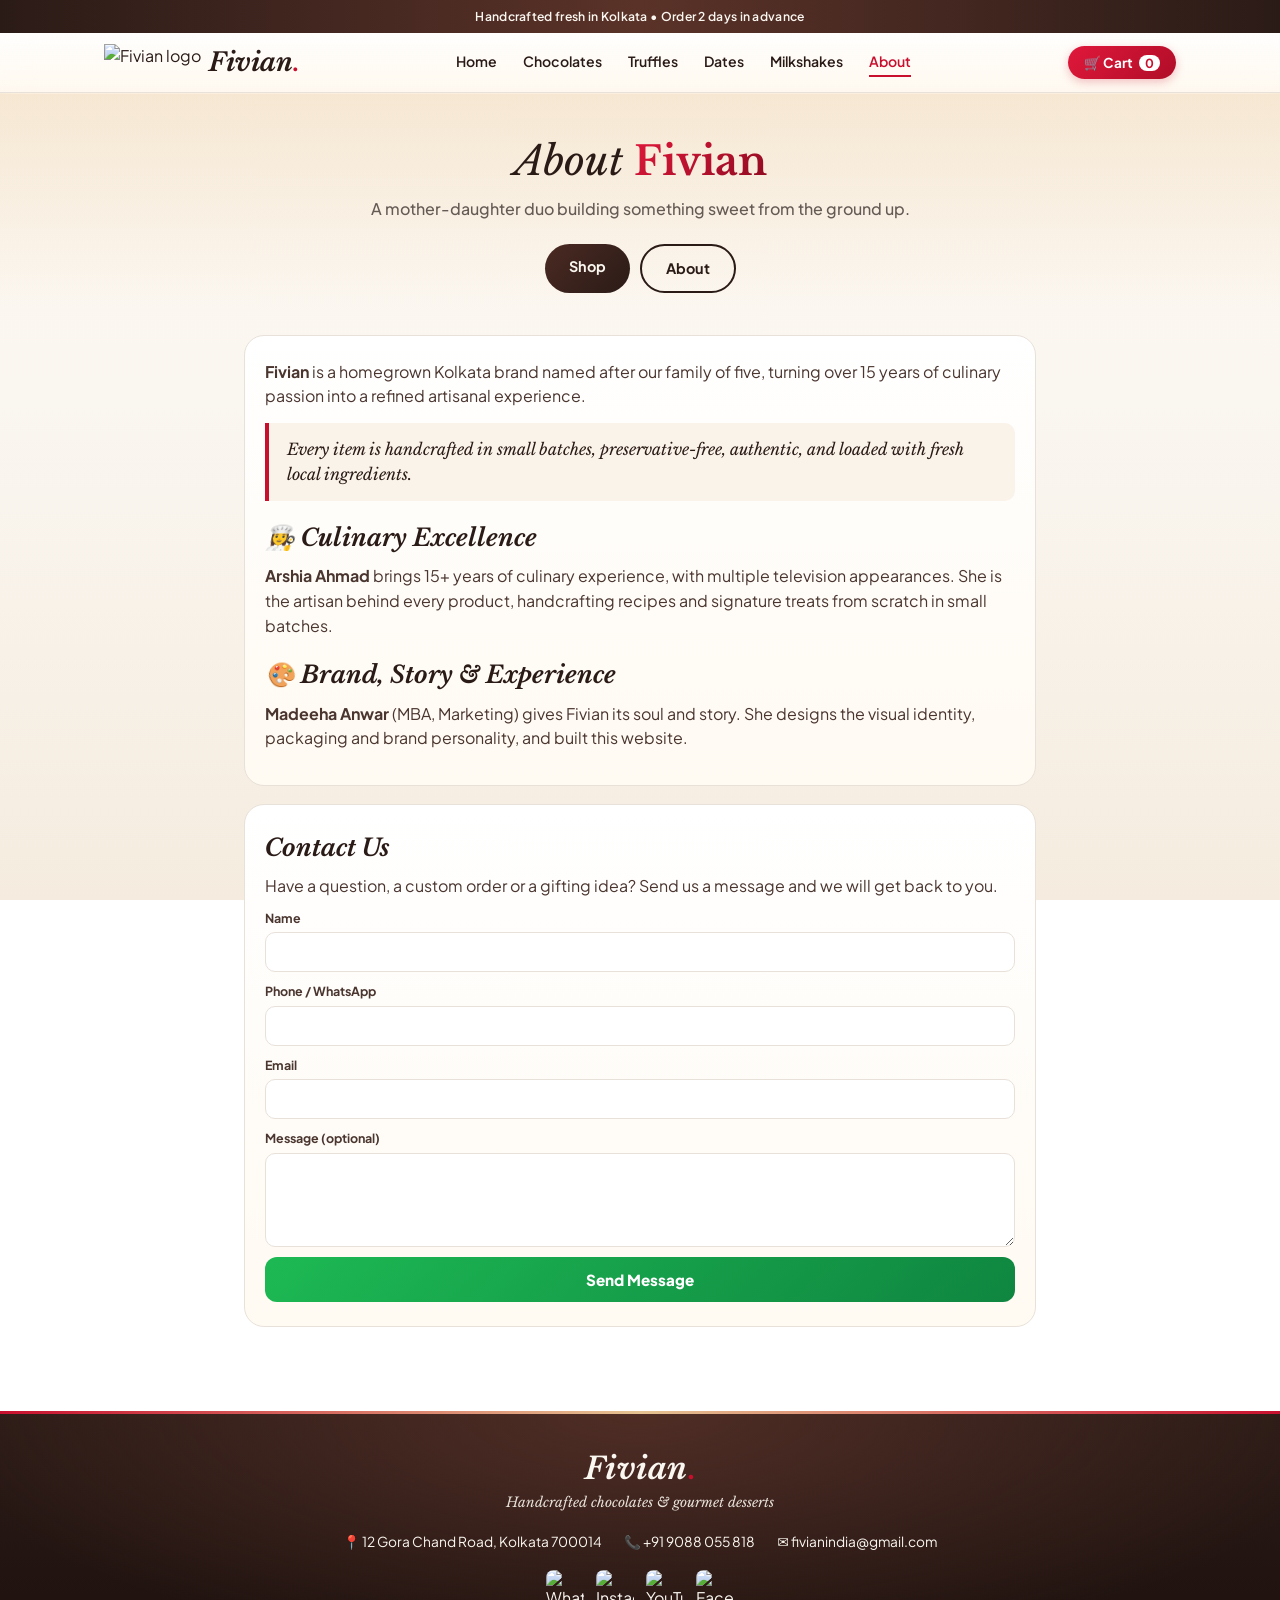
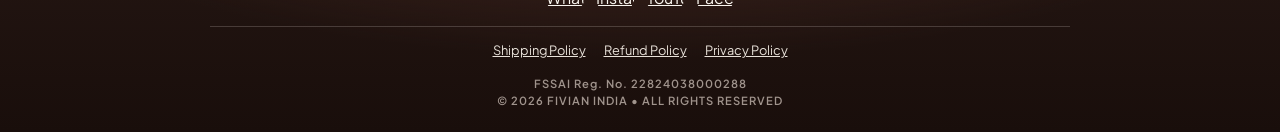
==== commit 55c28cbc: "Add files via upload" ====
--- a/about/index.html
+++ b/about/index.html
@@ -1,7 +1,7 @@
 <!DOCTYPE html><html lang="en-IN"><head><meta charset="UTF-8"><meta name="viewport" content="width=device-width,initial-scale=1"><title>About Fivian | Handmade Chocolates, Kolkata</title><meta name="description" content="Meet Fivian, a mother-daughter chocolate and dessert brand from Kolkata. Small-batch, handcrafted and preservative-free. Contact us on WhatsApp."><link rel="canonical" href="https://www.fivian.in/about/"><meta name="theme-color" content="#2B1B17"><link rel="icon" href="https://lh3.googleusercontent.com/d/1jkp6vnIVF5LLFulcj7Sm7LANKjuSvuWn"><link rel="apple-touch-icon" href="https://lh3.googleusercontent.com/d/1jkp6vnIVF5LLFulcj7Sm7LANKjuSvuWn"><meta property="og:type" content="website"><meta property="og:site_name" content="Fivian"><meta property="og:title" content="About Fivian | Handmade Chocolates, Kolkata"><meta property="og:description" content="Meet Fivian, a mother-daughter chocolate and dessert brand from Kolkata. Small-batch, handcrafted and preservative-free. Contact us on WhatsApp."><meta property="og:url" content="https://www.fivian.in/about/"><meta property="og:image" content="https://lh3.googleusercontent.com/d/1XU35Wurbl1MFBwL0GKsLpQUYYwZBI6cq=w1200-h630-c"><meta name="twitter:card" content="summary_large_image"><link rel="preconnect" href="https://fonts.googleapis.com"><link rel="preconnect" href="https://fonts.gstatic.com" crossorigin><link href="https://fonts.googleapis.com/css2?family=Libre+Baskerville:ital,wght@0,400;0,700;1,400&family=Plus+Jakarta+Sans:wght@400;500;600;700;800&display=swap" rel="stylesheet"><link rel="stylesheet" href="/assets/style.css"><script>window.va=window.va||function(){(window.vaq=window.vaq||[]).push(arguments)}</script><script defer src="/_vercel/insights/script.js"></script></head><body>
 <div class="top">Handcrafted fresh in Kolkata &bull; Order 2 days in advance</div>
 <header><div class="hd"><a class="logo" href="/"><img src="https://lh3.googleusercontent.com/d/1jkp6vnIVF5LLFulcj7Sm7LANKjuSvuWn" alt="Fivian logo"><span>Fivian<i>.</i></span></a><button id="cartBtn" class="cartbtn" aria-label="Open cart">&#128722; Cart <b id="cnt">0</b></button><nav><a href="/">Home</a><a href="/chocolates/">Chocolates</a><a href="/truffles/">Truffles</a><a href="/dates/">Dates</a><a href="/milkshakes/">Milkshakes</a><a href="/about/" class="on">About</a></nav></div></header>
-<main><section class="ph1"><h1>About <span>Fivian</span></h1><p>A mother-daughter duo building something sweet from the ground up.</p><div class="bt"><a class="btn" href="/#range">Shop</a><a class="btn alt" href="/about/">About</a></div></section><div class="wrap narrow"><div class="story"><p><b>Fivian</b> is a homegrown Kolkata brand named after our family of five, turning over 15 years of culinary passion into a refined artisanal experience.</p><blockquote>Every item is handcrafted in small batches, preservative-free, authentic, and loaded with fresh local ingredients.</blockquote><h3>&#128105;&#8205;&#127859; Culinary Excellence</h3><p><b>Arshia Ahmad</b> brings 15+ years of culinary experience, with multiple television appearances. She is the artisan behind every product, handcrafting recipes and signature treats from scratch in small batches.</p><h3>&#127912; Brand, Story &amp; Experience</h3><p><b>Madeeha Anwar</b> (MBA, Marketing) gives Fivian its soul and story. She designs the visual identity, packaging and brand personality, and built this website.</p></div><div class="story"><h2 class="st" style="text-align:left">Get in touch</h2><p>Orders are made fresh, so please order <b>2 days in advance</b>. WhatsApp is the fastest way to reach us.</p><div class="bt" style="justify-content:flex-start"><a class="btn wab" href="https://wa.me/919088055818" target="_blank" rel="noopener">WhatsApp Us</a><a class="btn alt" href="tel:+919088055818">Call</a><a class="btn alt" href="mailto:fivianindia@gmail.com">Email</a></div><p class="nt">&#128205; 12 Gora Chand Road, Kolkata 700014</p></div></div></main>
+<main><section class="ph1"><h1>About <span>Fivian</span></h1><p>A mother-daughter duo building something sweet from the ground up.</p><div class="bt"><a class="btn" href="/#range">Shop</a><a class="btn alt" href="/about/">About</a></div></section><div class="wrap narrow"><div class="story"><p><b>Fivian</b> is a homegrown Kolkata brand named after our family of five, turning over 15 years of culinary passion into a refined artisanal experience.</p><blockquote>Every item is handcrafted in small batches, preservative-free, authentic, and loaded with fresh local ingredients.</blockquote><h3>&#128105;&#8205;&#127859; Culinary Excellence</h3><p><b>Arshia Ahmad</b> brings 15+ years of culinary experience, with multiple television appearances. She is the artisan behind every product, handcrafting recipes and signature treats from scratch in small batches.</p><h3>&#127912; Brand, Story &amp; Experience</h3><p><b>Madeeha Anwar</b> (MBA, Marketing) gives Fivian its soul and story. She designs the visual identity, packaging and brand personality, and built this website.</p></div><div class="story"><h3 style="margin-top:0">Contact Us</h3><p>Have a question, a custom order or a gifting idea? Send us a message and we will get back to you.</p><div class="fm"><label>Name<input id="cn" autocomplete="name"></label><label>Phone / WhatsApp<input id="cp" type="tel" inputmode="tel" autocomplete="tel"></label><label>Email<input id="ce" type="email" autocomplete="email"></label><label>Message (optional)<textarea id="cm" rows="4"></textarea></label></div><p class="er" id="cerr" hidden></p><p class="ok" id="cok" hidden>Thank you! We have received your message and will get back to you soon.</p><button class="wa" id="csend">Send Message</button></div></div></div></main>
 <footer><div class="fw"><h2>Fivian<i>.</i></h2><p class="tg">Handcrafted chocolates &amp; gourmet desserts</p><div class="ct"><span>&#128205; 12 Gora Chand Road, Kolkata 700014</span><a href="tel:+919088055818">&#128222; +91 9088 055 818</a><a href="mailto:fivianindia@gmail.com">&#9993;&#65039; fivianindia@gmail.com</a></div><div class="soc"><a href="https://wa.me/919088055818" target="_blank" rel="noopener" aria-label="WhatsApp"><img src="https://lh3.googleusercontent.com/d/1qmtByzzVWRH8GbYRvboxbqQ7vVMvugTY" alt="WhatsApp" loading="lazy"></a><a href="https://instagram.com/fivian.in" target="_blank" rel="noopener" aria-label="Instagram"><img src="https://lh3.googleusercontent.com/d/1d_lH4q3EBbucuoTOtA_E6VzIAe_hHBWb" alt="Instagram" loading="lazy"></a><a href="https://youtube.com/@fivianindia" target="_blank" rel="noopener" aria-label="YouTube"><img src="https://lh3.googleusercontent.com/d/13DdNGoSKsdvMd4LQwX6I0Qjc8BJVBB59" alt="YouTube" loading="lazy"></a><a href="https://facebook.com/fivian.in" target="_blank" rel="noopener" aria-label="Facebook"><img src="https://lh3.googleusercontent.com/d/1caAi5AIPIrPCiyMPqOJiXw_csihy4YNt" alt="Facebook" loading="lazy"></a></div><div class="pl"><a href="#" data-policy="shipping">Shipping Policy</a><a href="#" data-policy="refund">Refund Policy</a><a href="#" data-policy="privacy">Privacy Policy</a></div><p class="cp">FSSAI Reg. No. 22824038000288</p><p class="cp">&copy; 2026 FIVIAN INDIA &bull; ALL RIGHTS RESERVED</p></div></footer>
 <div class="ov" id="cartM" hidden><div class="bx"><div class="bh"><h3>Your Cart</h3><button class="x" data-close>&times;</button></div><div id="items"></div><div class="tot"><span>Estimated total</span><b id="tot">&#8377;0</b></div><p class="nt">Delivery charges are confirmed on WhatsApp.</p><div class="fm"><label>Name<input id="fn" autocomplete="name"></label><label>Phone / WhatsApp<input id="fp" type="tel" inputmode="tel" autocomplete="tel"></label><label>Delivery address &amp; pincode<textarea id="fa" rows="3" autocomplete="street-address"></textarea></label></div><p class="er" id="er" hidden></p><button class="wa" id="send">Place Order on WhatsApp</button><button class="lnk" id="clear">Clear Cart</button></div></div>
 <div class="ov" id="polM" hidden><div class="bx"><div class="bh"><span></span><button class="x" data-close>&times;</button></div><section id="pol-shipping" hidden><h3>Shipping Policy</h3><p>Every Fivian order is handcrafted fresh in small batches, so please <b>order at least 2 days in advance</b>.</p><p>We currently deliver within Kolkata. Delivery charges depend on your area and are confirmed on WhatsApp before you pay. Chocolates are sensitive to heat, so we pack with care and time every delivery to keep your order in perfect shape.</p></section><section id="pol-refund" hidden><h3>Refund Policy</h3><p>Because our products are fresh, handmade food items, we cannot accept returns.</p><p>If your order arrives damaged or is not what you ordered, message us on WhatsApp within 24 hours with photos and we will make it right with a replacement or refund.</p><p>Orders can be changed or cancelled on WhatsApp before we start preparing them.</p></section><section id="pol-privacy" hidden><h3>Privacy Policy</h3><p>We only collect what we need to deliver your order: your name, phone number and delivery address, shared with us on WhatsApp.</p><p>Your cart is stored only in your own browser. We never sell your information. To have your details deleted, message us on WhatsApp.</p></section></div></div>
--- a/assets/style.css
+++ b/assets/style.css
@@ -83,3 +83,4 @@
 footer::before{content:"";position:absolute;top:0;left:0;right:0;height:3px;background:linear-gradient(90deg,#C8102E,#E5C392,#C8102E)}
 .ov{backdrop-filter:blur(4px)}.bx{background:linear-gradient(180deg,#fff,#FFFAF2)}
 .fol{text-align:center;position:relative;padding-top:38px}.fol .x{position:absolute;top:10px;right:14px}.fol h3{font-family:var(--sf);font-style:italic;font-size:1.5rem;margin:0 18px 10px}.fol p{margin-bottom:18px}
+.ok{color:#0F8640;font-weight:600;font-size:.9rem;margin-bottom:10px}
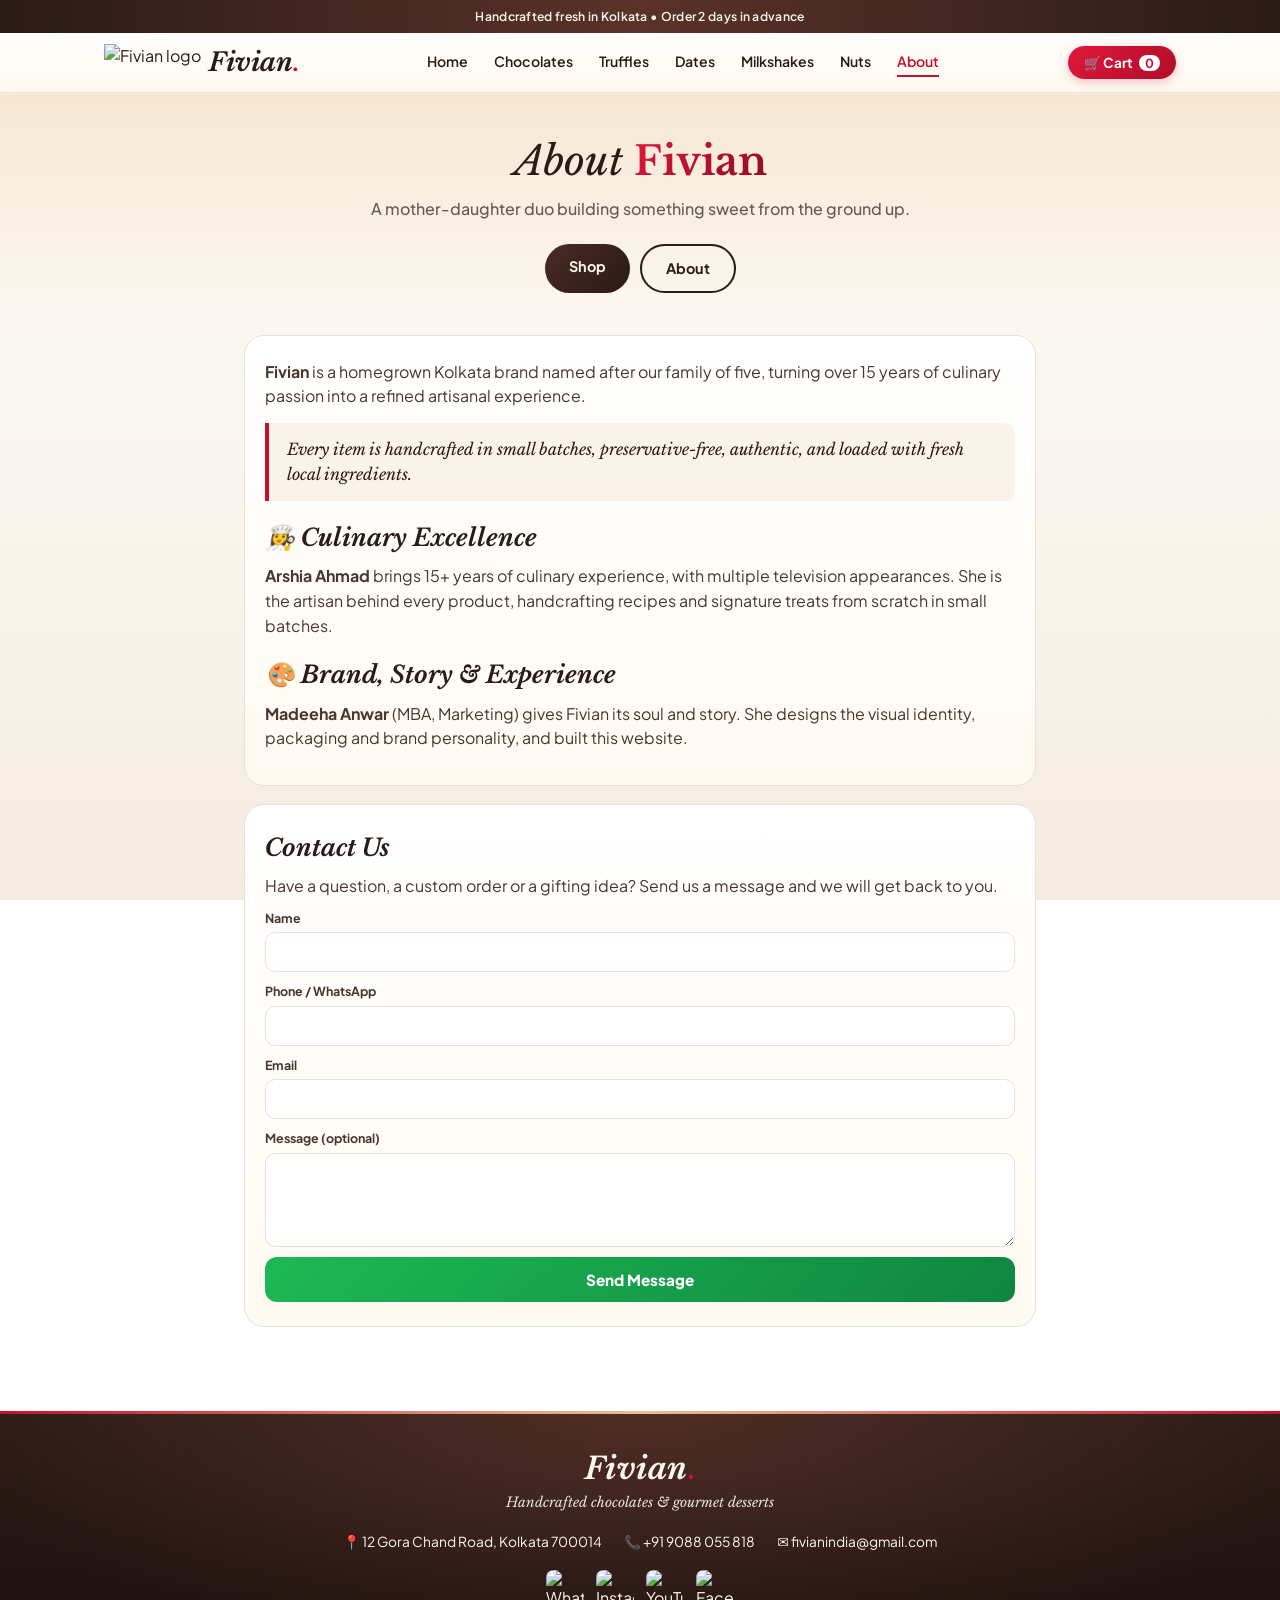
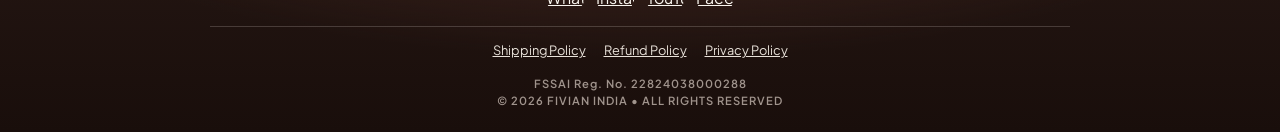
==== commit 50bdbc09: "Add files via upload" ====
--- a/about/index.html
+++ b/about/index.html
@@ -1,6 +1,6 @@
-<!DOCTYPE html><html lang="en-IN"><head><meta charset="UTF-8"><meta name="viewport" content="width=device-width,initial-scale=1"><title>About Fivian | Handmade Chocolates, Kolkata</title><meta name="description" content="Meet Fivian, a mother-daughter chocolate and dessert brand from Kolkata. Small-batch, handcrafted and preservative-free. Contact us on WhatsApp."><link rel="canonical" href="https://www.fivian.in/about/"><meta name="theme-color" content="#2B1B17"><link rel="icon" href="https://lh3.googleusercontent.com/d/1jkp6vnIVF5LLFulcj7Sm7LANKjuSvuWn"><link rel="apple-touch-icon" href="https://lh3.googleusercontent.com/d/1jkp6vnIVF5LLFulcj7Sm7LANKjuSvuWn"><meta property="og:type" content="website"><meta property="og:site_name" content="Fivian"><meta property="og:title" content="About Fivian | Handmade Chocolates, Kolkata"><meta property="og:description" content="Meet Fivian, a mother-daughter chocolate and dessert brand from Kolkata. Small-batch, handcrafted and preservative-free. Contact us on WhatsApp."><meta property="og:url" content="https://www.fivian.in/about/"><meta property="og:image" content="https://lh3.googleusercontent.com/d/1XU35Wurbl1MFBwL0GKsLpQUYYwZBI6cq=w1200-h630-c"><meta name="twitter:card" content="summary_large_image"><link rel="preconnect" href="https://fonts.googleapis.com"><link rel="preconnect" href="https://fonts.gstatic.com" crossorigin><link href="https://fonts.googleapis.com/css2?family=Libre+Baskerville:ital,wght@0,400;0,700;1,400&family=Plus+Jakarta+Sans:wght@400;500;600;700;800&display=swap" rel="stylesheet"><link rel="stylesheet" href="/assets/style.css"><script>window.va=window.va||function(){(window.vaq=window.vaq||[]).push(arguments)}</script><script defer src="/_vercel/insights/script.js"></script></head><body>
+<!DOCTYPE html><html lang="en-IN"><head><meta charset="UTF-8"><meta name="viewport" content="width=device-width,initial-scale=1"><script async src="https://www.googletagmanager.com/gtag/js?id=G-812K94YQ2H"></script><script>window.dataLayer=window.dataLayer||[];function gtag(){dataLayer.push(arguments)}gtag('js',new Date());gtag('config','G-812K94YQ2H');</script><title>About Fivian | Handmade Chocolates, Kolkata</title><meta name="description" content="Meet Fivian, a mother-daughter chocolate and dessert brand from Kolkata. Small-batch, handcrafted and preservative-free. Contact us on WhatsApp."><link rel="canonical" href="https://www.fivian.in/about/"><meta name="theme-color" content="#2B1B17"><link rel="icon" href="https://lh3.googleusercontent.com/d/1jkp6vnIVF5LLFulcj7Sm7LANKjuSvuWn"><link rel="apple-touch-icon" href="https://lh3.googleusercontent.com/d/1jkp6vnIVF5LLFulcj7Sm7LANKjuSvuWn"><meta property="og:type" content="website"><meta property="og:site_name" content="Fivian"><meta property="og:title" content="About Fivian | Handmade Chocolates, Kolkata"><meta property="og:description" content="Meet Fivian, a mother-daughter chocolate and dessert brand from Kolkata. Small-batch, handcrafted and preservative-free. Contact us on WhatsApp."><meta property="og:url" content="https://www.fivian.in/about/"><meta property="og:image" content="https://lh3.googleusercontent.com/d/1XU35Wurbl1MFBwL0GKsLpQUYYwZBI6cq=w1200-h630-c"><meta name="twitter:card" content="summary_large_image"><link rel="preconnect" href="https://fonts.googleapis.com"><link rel="preconnect" href="https://fonts.gstatic.com" crossorigin><link href="https://fonts.googleapis.com/css2?family=Libre+Baskerville:ital,wght@0,400;0,700;1,400&family=Plus+Jakarta+Sans:wght@400;500;600;700;800&display=swap" rel="stylesheet"><link rel="stylesheet" href="/assets/style.css"><script>window.va=window.va||function(){(window.vaq=window.vaq||[]).push(arguments)}</script><script defer src="/_vercel/insights/script.js"></script></head><body>
 <div class="top">Handcrafted fresh in Kolkata &bull; Order 2 days in advance</div>
-<header><div class="hd"><a class="logo" href="/"><img src="https://lh3.googleusercontent.com/d/1jkp6vnIVF5LLFulcj7Sm7LANKjuSvuWn" alt="Fivian logo"><span>Fivian<i>.</i></span></a><button id="cartBtn" class="cartbtn" aria-label="Open cart">&#128722; Cart <b id="cnt">0</b></button><nav><a href="/">Home</a><a href="/chocolates/">Chocolates</a><a href="/truffles/">Truffles</a><a href="/dates/">Dates</a><a href="/milkshakes/">Milkshakes</a><a href="/about/" class="on">About</a></nav></div></header>
+<header><div class="hd"><a class="logo" href="/"><img src="https://lh3.googleusercontent.com/d/1jkp6vnIVF5LLFulcj7Sm7LANKjuSvuWn" alt="Fivian logo"><span>Fivian<i>.</i></span></a><button id="cartBtn" class="cartbtn" aria-label="Open cart">&#128722; Cart <b id="cnt">0</b></button><nav><a href="/">Home</a><a href="/chocolates/">Chocolates</a><a href="/truffles/">Truffles</a><a href="/dates/">Dates</a><a href="/milkshakes/">Milkshakes</a><a href="/nuts/">Nuts</a><a href="/about/" class="on">About</a></nav></div></header>
 <main><section class="ph1"><h1>About <span>Fivian</span></h1><p>A mother-daughter duo building something sweet from the ground up.</p><div class="bt"><a class="btn" href="/#range">Shop</a><a class="btn alt" href="/about/">About</a></div></section><div class="wrap narrow"><div class="story"><p><b>Fivian</b> is a homegrown Kolkata brand named after our family of five, turning over 15 years of culinary passion into a refined artisanal experience.</p><blockquote>Every item is handcrafted in small batches, preservative-free, authentic, and loaded with fresh local ingredients.</blockquote><h3>&#128105;&#8205;&#127859; Culinary Excellence</h3><p><b>Arshia Ahmad</b> brings 15+ years of culinary experience, with multiple television appearances. She is the artisan behind every product, handcrafting recipes and signature treats from scratch in small batches.</p><h3>&#127912; Brand, Story &amp; Experience</h3><p><b>Madeeha Anwar</b> (MBA, Marketing) gives Fivian its soul and story. She designs the visual identity, packaging and brand personality, and built this website.</p></div><div class="story"><h3 style="margin-top:0">Contact Us</h3><p>Have a question, a custom order or a gifting idea? Send us a message and we will get back to you.</p><div class="fm"><label>Name<input id="cn" autocomplete="name"></label><label>Phone / WhatsApp<input id="cp" type="tel" inputmode="tel" autocomplete="tel"></label><label>Email<input id="ce" type="email" autocomplete="email"></label><label>Message (optional)<textarea id="cm" rows="4"></textarea></label></div><p class="er" id="cerr" hidden></p><p class="ok" id="cok" hidden>Thank you! We have received your message and will get back to you soon.</p><button class="wa" id="csend">Send Message</button></div></div></div></main>
 <footer><div class="fw"><h2>Fivian<i>.</i></h2><p class="tg">Handcrafted chocolates &amp; gourmet desserts</p><div class="ct"><span>&#128205; 12 Gora Chand Road, Kolkata 700014</span><a href="tel:+919088055818">&#128222; +91 9088 055 818</a><a href="mailto:fivianindia@gmail.com">&#9993;&#65039; fivianindia@gmail.com</a></div><div class="soc"><a href="https://wa.me/919088055818" target="_blank" rel="noopener" aria-label="WhatsApp"><img src="https://lh3.googleusercontent.com/d/1qmtByzzVWRH8GbYRvboxbqQ7vVMvugTY" alt="WhatsApp" loading="lazy"></a><a href="https://instagram.com/fivian.in" target="_blank" rel="noopener" aria-label="Instagram"><img src="https://lh3.googleusercontent.com/d/1d_lH4q3EBbucuoTOtA_E6VzIAe_hHBWb" alt="Instagram" loading="lazy"></a><a href="https://youtube.com/@fivianindia" target="_blank" rel="noopener" aria-label="YouTube"><img src="https://lh3.googleusercontent.com/d/13DdNGoSKsdvMd4LQwX6I0Qjc8BJVBB59" alt="YouTube" loading="lazy"></a><a href="https://facebook.com/fivian.in" target="_blank" rel="noopener" aria-label="Facebook"><img src="https://lh3.googleusercontent.com/d/1caAi5AIPIrPCiyMPqOJiXw_csihy4YNt" alt="Facebook" loading="lazy"></a></div><div class="pl"><a href="#" data-policy="shipping">Shipping Policy</a><a href="#" data-policy="refund">Refund Policy</a><a href="#" data-policy="privacy">Privacy Policy</a></div><p class="cp">FSSAI Reg. No. 22824038000288</p><p class="cp">&copy; 2026 FIVIAN INDIA &bull; ALL RIGHTS RESERVED</p></div></footer>
 <div class="ov" id="cartM" hidden><div class="bx"><div class="bh"><h3>Your Cart</h3><button class="x" data-close>&times;</button></div><div id="items"></div><div class="tot"><span>Estimated total</span><b id="tot">&#8377;0</b></div><p class="nt">Delivery charges are confirmed on WhatsApp.</p><div class="fm"><label>Name<input id="fn" autocomplete="name"></label><label>Phone / WhatsApp<input id="fp" type="tel" inputmode="tel" autocomplete="tel"></label><label>Delivery address &amp; pincode<textarea id="fa" rows="3" autocomplete="street-address"></textarea></label></div><p class="er" id="er" hidden></p><button class="wa" id="send">Place Order on WhatsApp</button><button class="lnk" id="clear">Clear Cart</button></div></div>
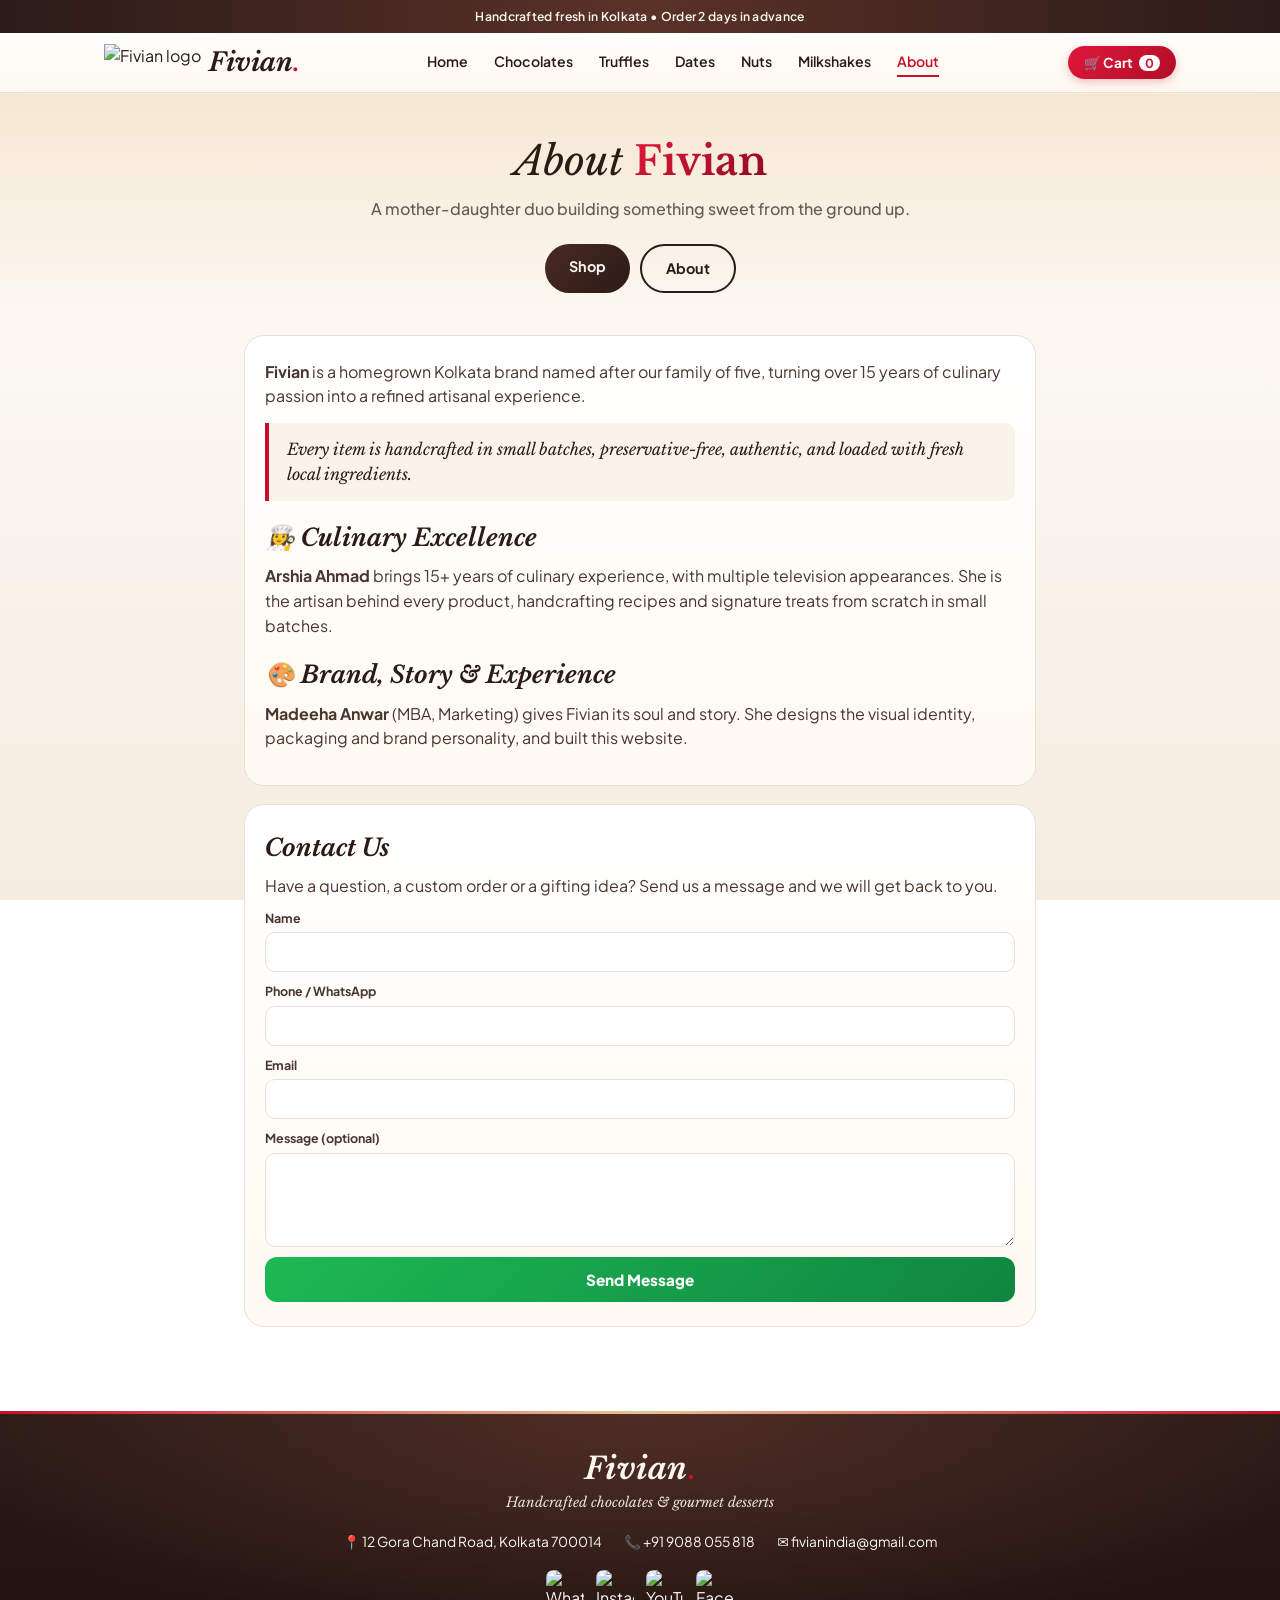
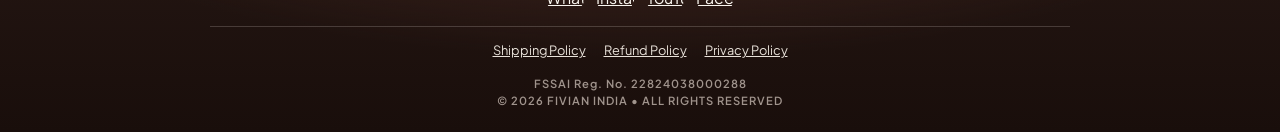
==== commit d1a81b8c: "Add files via upload" ====
--- a/about/index.html
+++ b/about/index.html
@@ -1,6 +1,6 @@
 <!DOCTYPE html><html lang="en-IN"><head><meta charset="UTF-8"><meta name="viewport" content="width=device-width,initial-scale=1"><script async src="https://www.googletagmanager.com/gtag/js?id=G-812K94YQ2H"></script><script>window.dataLayer=window.dataLayer||[];function gtag(){dataLayer.push(arguments)}gtag('js',new Date());gtag('config','G-812K94YQ2H');</script><title>About Fivian | Handmade Chocolates, Kolkata</title><meta name="description" content="Meet Fivian, a mother-daughter chocolate and dessert brand from Kolkata. Small-batch, handcrafted and preservative-free. Contact us on WhatsApp."><link rel="canonical" href="https://www.fivian.in/about/"><meta name="theme-color" content="#2B1B17"><link rel="icon" href="https://lh3.googleusercontent.com/d/1jkp6vnIVF5LLFulcj7Sm7LANKjuSvuWn"><link rel="apple-touch-icon" href="https://lh3.googleusercontent.com/d/1jkp6vnIVF5LLFulcj7Sm7LANKjuSvuWn"><meta property="og:type" content="website"><meta property="og:site_name" content="Fivian"><meta property="og:title" content="About Fivian | Handmade Chocolates, Kolkata"><meta property="og:description" content="Meet Fivian, a mother-daughter chocolate and dessert brand from Kolkata. Small-batch, handcrafted and preservative-free. Contact us on WhatsApp."><meta property="og:url" content="https://www.fivian.in/about/"><meta property="og:image" content="https://lh3.googleusercontent.com/d/1XU35Wurbl1MFBwL0GKsLpQUYYwZBI6cq=w1200-h630-c"><meta name="twitter:card" content="summary_large_image"><link rel="preconnect" href="https://fonts.googleapis.com"><link rel="preconnect" href="https://fonts.gstatic.com" crossorigin><link href="https://fonts.googleapis.com/css2?family=Libre+Baskerville:ital,wght@0,400;0,700;1,400&family=Plus+Jakarta+Sans:wght@400;500;600;700;800&display=swap" rel="stylesheet"><link rel="stylesheet" href="/assets/style.css"><script>window.va=window.va||function(){(window.vaq=window.vaq||[]).push(arguments)}</script><script defer src="/_vercel/insights/script.js"></script></head><body>
 <div class="top">Handcrafted fresh in Kolkata &bull; Order 2 days in advance</div>
-<header><div class="hd"><a class="logo" href="/"><img src="https://lh3.googleusercontent.com/d/1jkp6vnIVF5LLFulcj7Sm7LANKjuSvuWn" alt="Fivian logo"><span>Fivian<i>.</i></span></a><button id="cartBtn" class="cartbtn" aria-label="Open cart">&#128722; Cart <b id="cnt">0</b></button><nav><a href="/">Home</a><a href="/chocolates/">Chocolates</a><a href="/truffles/">Truffles</a><a href="/dates/">Dates</a><a href="/milkshakes/">Milkshakes</a><a href="/nuts/">Nuts</a><a href="/about/" class="on">About</a></nav></div></header>
+<header><div class="hd"><a class="logo" href="/"><img src="https://lh3.googleusercontent.com/d/1jkp6vnIVF5LLFulcj7Sm7LANKjuSvuWn" alt="Fivian logo"><span>Fivian<i>.</i></span></a><button id="cartBtn" class="cartbtn" aria-label="Open cart">&#128722; Cart <b id="cnt">0</b></button><nav><a href="/">Home</a><a href="/chocolates/">Chocolates</a><a href="/truffles/">Truffles</a><a href="/dates/">Dates</a><a href="/nuts/">Nuts</a><a href="/milkshakes/">Milkshakes</a><a href="/about/" class="on">About</a></nav></div></header>
 <main><section class="ph1"><h1>About <span>Fivian</span></h1><p>A mother-daughter duo building something sweet from the ground up.</p><div class="bt"><a class="btn" href="/#range">Shop</a><a class="btn alt" href="/about/">About</a></div></section><div class="wrap narrow"><div class="story"><p><b>Fivian</b> is a homegrown Kolkata brand named after our family of five, turning over 15 years of culinary passion into a refined artisanal experience.</p><blockquote>Every item is handcrafted in small batches, preservative-free, authentic, and loaded with fresh local ingredients.</blockquote><h3>&#128105;&#8205;&#127859; Culinary Excellence</h3><p><b>Arshia Ahmad</b> brings 15+ years of culinary experience, with multiple television appearances. She is the artisan behind every product, handcrafting recipes and signature treats from scratch in small batches.</p><h3>&#127912; Brand, Story &amp; Experience</h3><p><b>Madeeha Anwar</b> (MBA, Marketing) gives Fivian its soul and story. She designs the visual identity, packaging and brand personality, and built this website.</p></div><div class="story"><h3 style="margin-top:0">Contact Us</h3><p>Have a question, a custom order or a gifting idea? Send us a message and we will get back to you.</p><div class="fm"><label>Name<input id="cn" autocomplete="name"></label><label>Phone / WhatsApp<input id="cp" type="tel" inputmode="tel" autocomplete="tel"></label><label>Email<input id="ce" type="email" autocomplete="email"></label><label>Message (optional)<textarea id="cm" rows="4"></textarea></label></div><p class="er" id="cerr" hidden></p><p class="ok" id="cok" hidden>Thank you! We have received your message and will get back to you soon.</p><button class="wa" id="csend">Send Message</button></div></div></div></main>
 <footer><div class="fw"><h2>Fivian<i>.</i></h2><p class="tg">Handcrafted chocolates &amp; gourmet desserts</p><div class="ct"><span>&#128205; 12 Gora Chand Road, Kolkata 700014</span><a href="tel:+919088055818">&#128222; +91 9088 055 818</a><a href="mailto:fivianindia@gmail.com">&#9993;&#65039; fivianindia@gmail.com</a></div><div class="soc"><a href="https://wa.me/919088055818" target="_blank" rel="noopener" aria-label="WhatsApp"><img src="https://lh3.googleusercontent.com/d/1qmtByzzVWRH8GbYRvboxbqQ7vVMvugTY" alt="WhatsApp" loading="lazy"></a><a href="https://instagram.com/fivian.in" target="_blank" rel="noopener" aria-label="Instagram"><img src="https://lh3.googleusercontent.com/d/1d_lH4q3EBbucuoTOtA_E6VzIAe_hHBWb" alt="Instagram" loading="lazy"></a><a href="https://youtube.com/@fivianindia" target="_blank" rel="noopener" aria-label="YouTube"><img src="https://lh3.googleusercontent.com/d/13DdNGoSKsdvMd4LQwX6I0Qjc8BJVBB59" alt="YouTube" loading="lazy"></a><a href="https://facebook.com/fivian.in" target="_blank" rel="noopener" aria-label="Facebook"><img src="https://lh3.googleusercontent.com/d/1caAi5AIPIrPCiyMPqOJiXw_csihy4YNt" alt="Facebook" loading="lazy"></a></div><div class="pl"><a href="#" data-policy="shipping">Shipping Policy</a><a href="#" data-policy="refund">Refund Policy</a><a href="#" data-policy="privacy">Privacy Policy</a></div><p class="cp">FSSAI Reg. No. 22824038000288</p><p class="cp">&copy; 2026 FIVIAN INDIA &bull; ALL RIGHTS RESERVED</p></div></footer>
 <div class="ov" id="cartM" hidden><div class="bx"><div class="bh"><h3>Your Cart</h3><button class="x" data-close>&times;</button></div><div id="items"></div><div class="tot"><span>Estimated total</span><b id="tot">&#8377;0</b></div><p class="nt">Delivery charges are confirmed on WhatsApp.</p><div class="fm"><label>Name<input id="fn" autocomplete="name"></label><label>Phone / WhatsApp<input id="fp" type="tel" inputmode="tel" autocomplete="tel"></label><label>Delivery address &amp; pincode<textarea id="fa" rows="3" autocomplete="street-address"></textarea></label></div><p class="er" id="er" hidden></p><button class="wa" id="send">Place Order on WhatsApp</button><button class="lnk" id="clear">Clear Cart</button></div></div>
